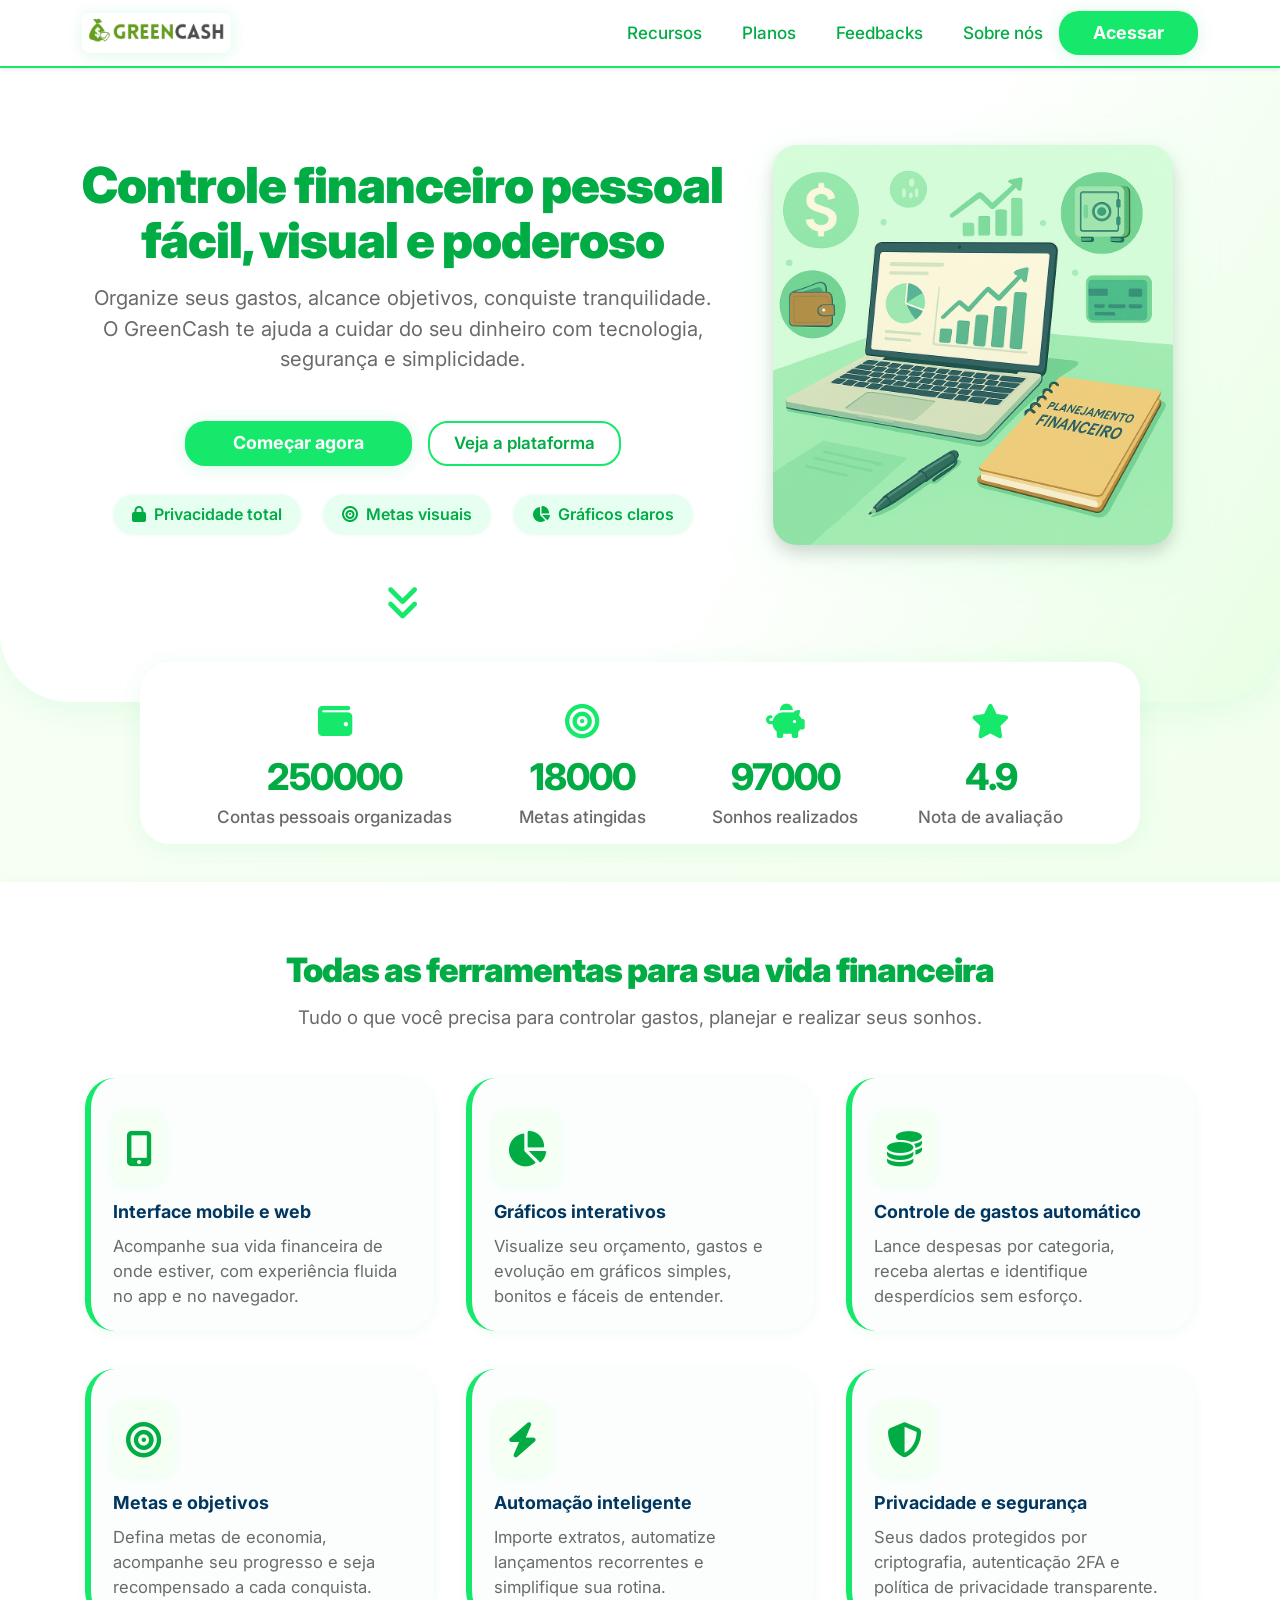
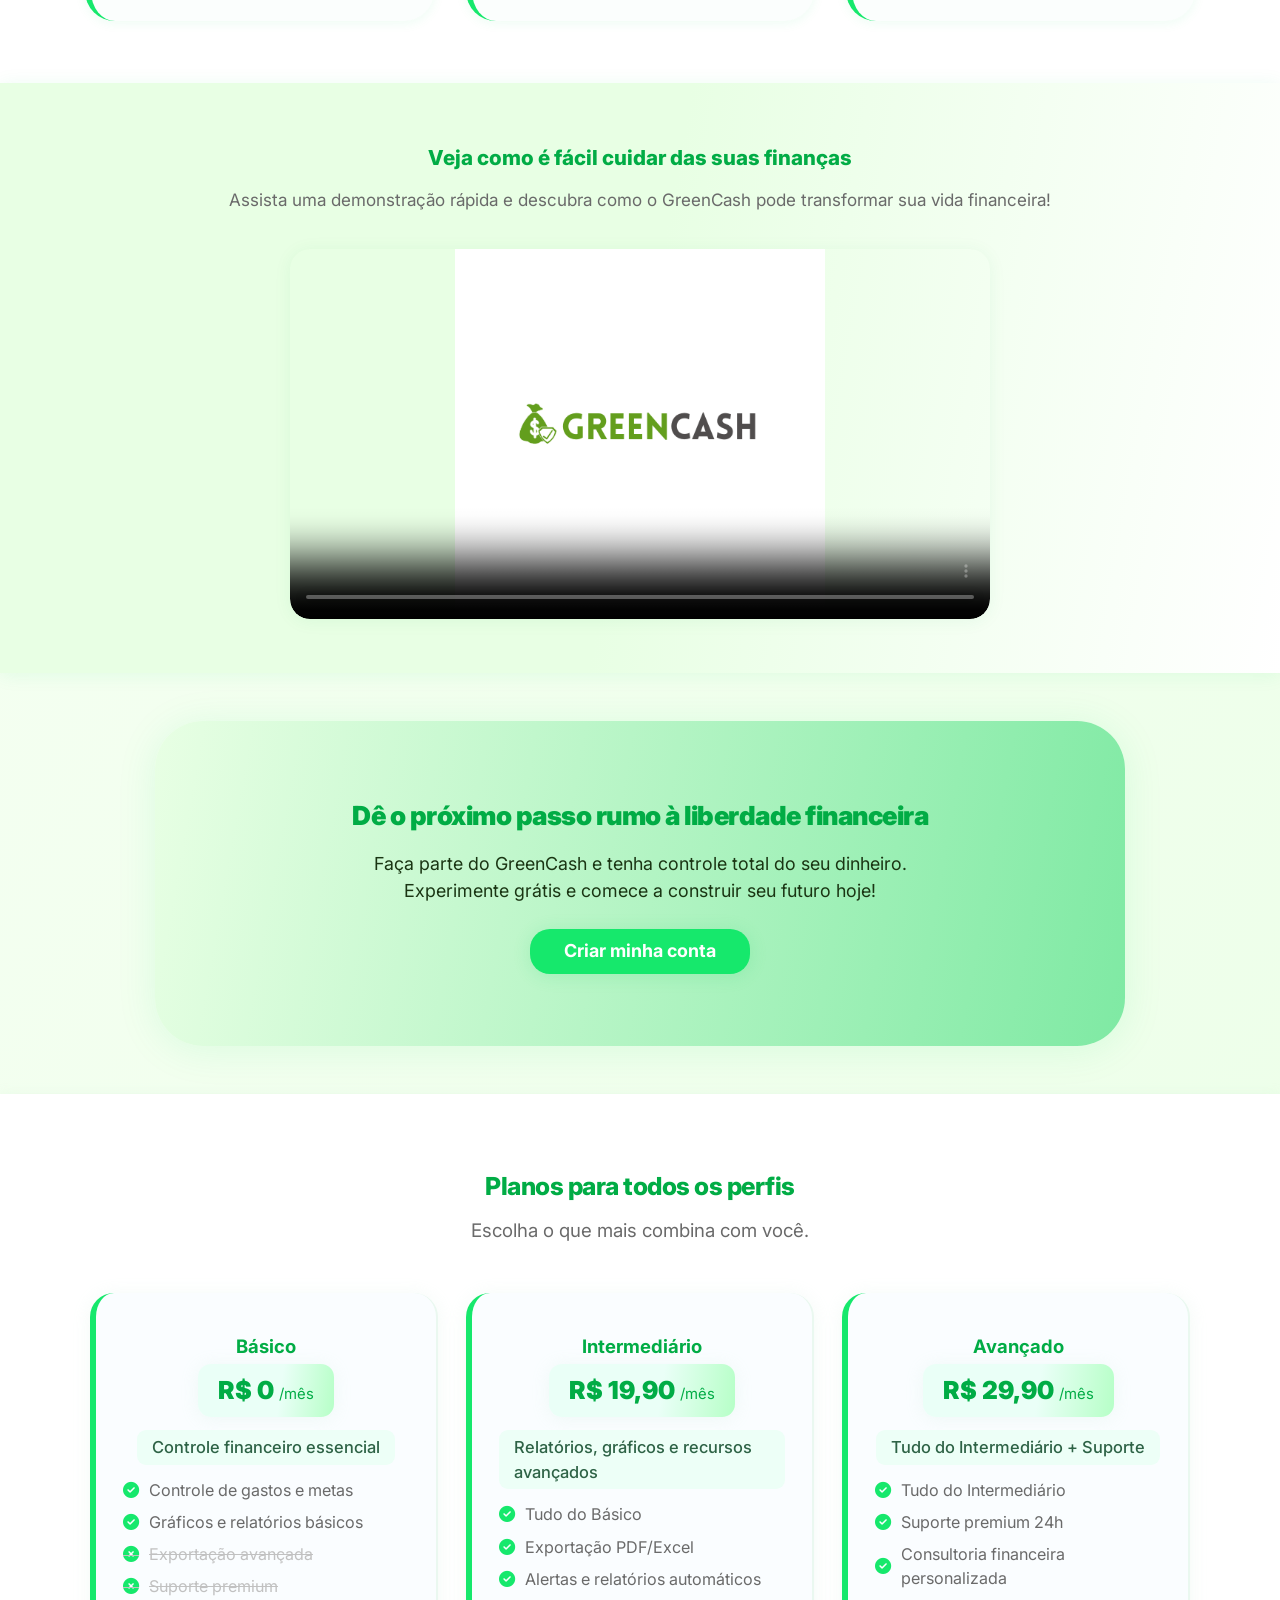
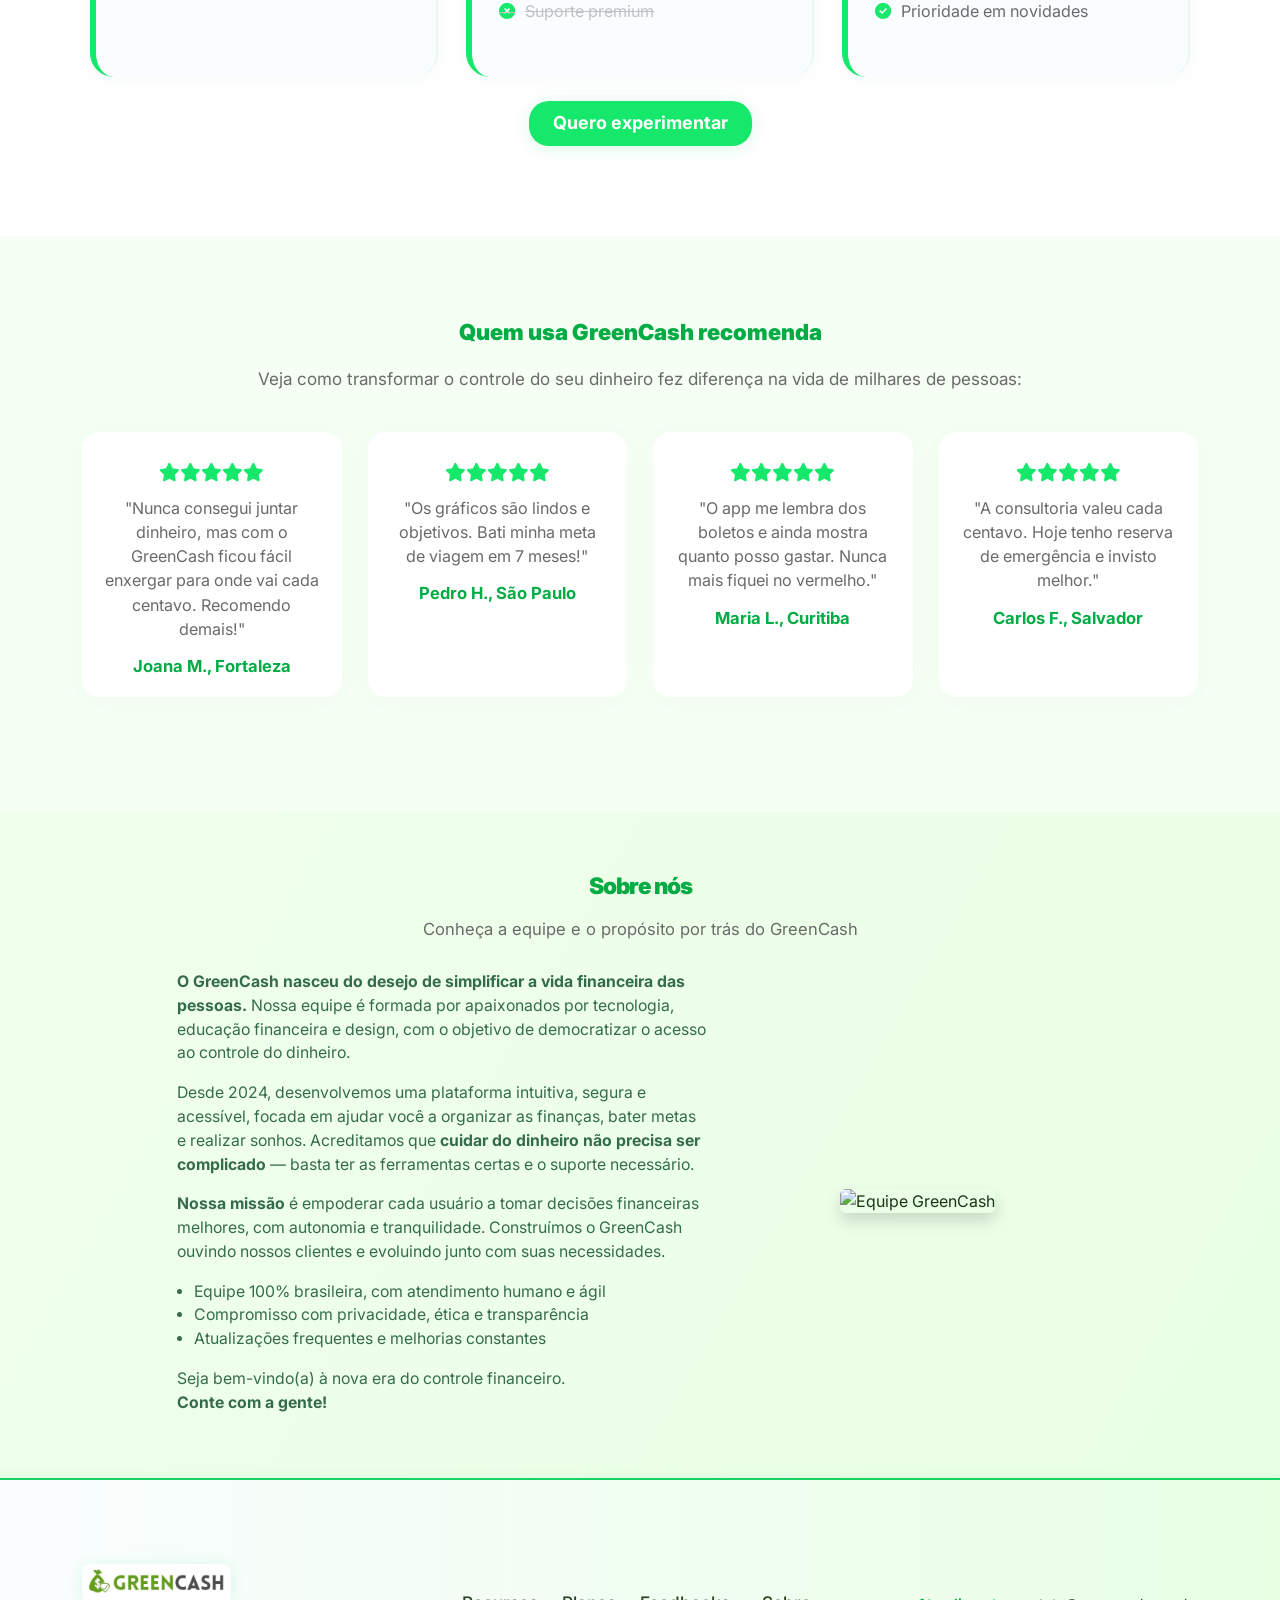
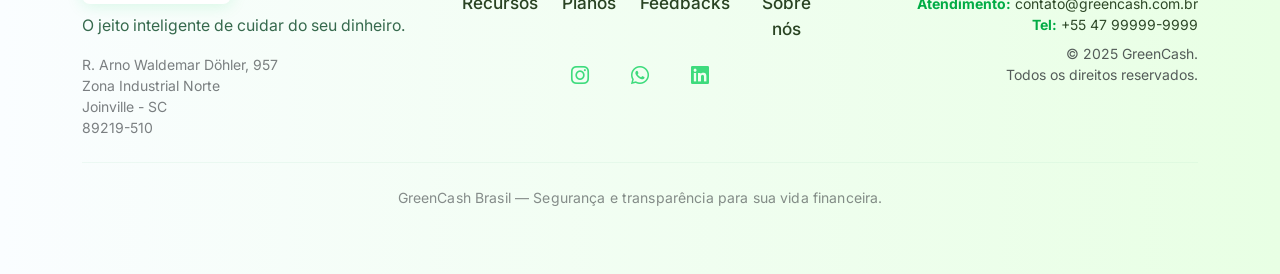
==== SAGreenCash/dashboard/pages/index.html @ 70540e9b "GreenCash GreenCash" ====
<!DOCTYPE html>
<html lang="pt-br">
<head>
  <meta charset="UTF-8"/>
  <meta name="viewport" content="width=device-width,initial-scale=1"/>
  <title>GreenCash | Seu Controle Financeiro Pessoal Inteligente</title>
  <!-- Bootstrap 5 -->
  <link href="https://cdn.jsdelivr.net/npm/bootstrap@5.3.3/dist/css/bootstrap.min.css" rel="stylesheet"/>
  <link href="https://cdnjs.cloudflare.com/ajax/libs/font-awesome/6.5.0/css/all.min.css" rel="stylesheet"/>
  <link href="https://fonts.googleapis.com/css?family=Inter:400,700|Roboto:400,700&display=swap" rel="stylesheet"/>
  <link href="https://cdnjs.cloudflare.com/ajax/libs/animate.css/4.1.1/animate.min.css" rel="stylesheet"/>
  <style>
    :root {
      --main-green: #16e86c;;
      --green-dark: #01ac45;
      --main-blue: #00365f;
      --main-gray: #6a6a6a;
      --radius-lg: 30px;
      --shadow-main: 0 4px 40px rgba(22,212,99,0.10);
      --shadow-light: 0 2px 12px #b6e2c739;
      --bg-gradient: linear-gradient(120deg, #f9fff6 0%, #e8ffe4 100%);
      --text-dark: #1a3513;
      --header-shadow: 0 3px 8px rgba(0,0,0,0.04);
      --brand-gradient: linear-gradient(90deg, #01ac45 0%, #16d463 100%);
    }
    html, body {
      font-family: 'Inter', 'Roboto', Arial, sans-serif;
      background: var(--bg-gradient);
      color: var(--text-dark);
      min-height: 100vh;
      scroll-behavior: smooth;
    }
    .navbar {
      background: #fff;
      box-shadow: var(--header-shadow);
      border-bottom: 2px solid var(--main-green);
      font-size: 1.08rem;
      z-index: 10;
    }
    .navbar-brand {
      font-weight: bold;
      font-size: 2.1rem;
      color: var(--green-dark) !important;
      letter-spacing: -2px;
      display: flex;
      align-items: center;
      gap: 8px;
      background: var(--brand-gradient);
      -webkit-background-clip: text;
      -webkit-text-fill-color: transparent;
      background-clip: text;
      text-fill-color: transparent;
    }
    .navbar-brand img {
      height: 40px;
      margin-right: 8px;
      border-radius: 8px;
      box-shadow: 0 2px 16px #16d46325;
      background: #fff;
    }
    .navbar-nav .nav-link {
      color: var(--green-dark) !important;
      margin-left: 1.5rem;
      font-weight: 500;
      font-size: 1.07rem;
      transition: color .18s;
      position: relative;
    }
    .navbar-nav .nav-link.active, .navbar-nav .nav-link:hover {
      color: var(--main-green) !important;
      text-decoration: underline;
    }
    .btn-main {
      background: var(--main-green);
      color: #fff;
      font-weight: 700;
      border-radius: 20px;
      padding: 9px 34px;
      border: none;
      font-size: 1.12rem;
      transition: background .2s, box-shadow .2s;
      box-shadow: 0 2px 18px #16d46329;
    }
    .btn-main:hover, .btn-main:focus {
      background: var(--green-dark);
      color: #fff;
      box-shadow: 0 4px 32px #16d46332;
    }
    .btn-outline-main {
      border: 2px solid var(--main-green);
      color: var(--green-dark);
      background: transparent;
      font-weight: 600;
      border-radius: 20px;
      padding: 8px 26px;
      font-size: 1.06rem;
      transition: background .2s, color .2s;
    }
    .btn-outline-main:hover, .btn-outline-main:focus {
      background: var(--main-green);
      color: #fff;
    }
    /* HERO */
    .hero-section {
      background: linear-gradient(120deg,#fff 60%,#e8ffe4 100%);
      padding: 90px 0 70px 0;
      box-shadow: var(--shadow-main);
      border-radius: 0 0 70px 70px;
      position: relative;
      z-index: 1;
      overflow: hidden;
    }
    .hero-title {
      font-size: 3.1rem;
      font-weight: 900;
      color: var(--green-dark);
      margin-bottom: 14px;
      letter-spacing: -1px;
      max-width: 820px;
      line-height: 1.1;
    }
    .hero-lead {
      color: var(--main-gray);
      font-size: 1.27rem;
      margin-bottom: 38px;
      max-width: 660px;
      margin-left: auto;
      margin-right: auto;
    }
    .hero-img {
      max-width: 400px;
      width: 100%;
      margin: 0 auto;
      display: block;
      filter: drop-shadow(0 8px 24px #83f3ab23);
      border-radius: 24px;
      background: #fff;
      box-shadow: 0 2px 18px #01ac4512;
    }
    .hero-badges {
      margin-top: 26px;
      gap: 18px;
      display: flex;
      justify-content: center;
      flex-wrap: wrap;
    }
    .hero-badge {
      background: #e6fff1;
      color: var(--green-dark);
      font-weight: 600;
      font-size: 1rem;
      border-radius: 19px;
      padding: 7px 18px;
      margin: 3px;
      box-shadow: 0 1px 4px #d5f9e9;
      display: flex;
      align-items: center;
      gap: 8px;
    }
    .scroll-down-arrow {
      font-size: 2.4rem;
      color: var(--main-green);
      margin-top: 38px;
      animation: bounce 1.8s infinite;
      display: inline-block;
      cursor: pointer;
    }
    @keyframes bounce {
      0%,100%{transform:translateY(0);}
      50%{transform:translateY(16px);}
    }
    /* Analytics/Counter Section */
    .analytics-section {
      background: #fff;
      margin-top: -40px;
      margin-bottom: 38px;
      padding: 34px 0 14px 0;
      border-radius: 30px;
      box-shadow: 0 4px 28px #16d46316;
      max-width: 1000px;
      margin-left: auto;
      margin-right: auto;
      position: relative;
      z-index: 2;
    }
    .analytics-grid {
      display: flex;
      justify-content: center;
      gap: 60px;
      flex-wrap: wrap;
    }
    .analytics-item {
      text-align: center;
      min-width: 140px;
    }
    .analytics-icon {
      font-size: 2.15rem;
      color: var(--main-green);
      margin-bottom: 2px;
    }
    .analytics-number {
      font-size: 2.3rem;
      font-weight: 800;
      color: var(--green-dark);
      letter-spacing: -1px;
    }
    .analytics-label {
      color: var(--main-gray);
      font-size: 1.07rem;
      font-weight: 500;
    }
    /* Features */
    .features-section {
      background: #fff;
      padding: 68px 0 62px 0;
      box-shadow: var(--shadow-light);
    }
    .features-title {
      font-size: 2.1rem;
      font-weight: 900;
      color: var(--green-dark);
      text-align: center;
      margin-bottom: 14px;
      letter-spacing: -1px;
    }
    .features-sub {
      color: var(--main-gray);
      text-align: center;
      margin-bottom: 46px;
      font-size: 1.17rem;
    }
    .features-grid {
      display: grid;
      grid-template-columns: repeat(auto-fit, minmax(295px, 1fr));
      gap: 38px 32px;
      max-width: 1110px;
      margin: 0 auto;
    }
    .feature-card {
      background: #fbfefd;
      border-radius: var(--radius-lg);
      box-shadow: 0 2px 12px rgba(22,212,99,0.08);
      padding: 32px 22px 22px 22px;
      min-height: 210px;
      display: flex;
      flex-direction: column;
      align-items: flex-start;
      transition: box-shadow .22s, transform .22s;
      position: relative;
      border-left: 6px solid var(--main-green);
    }
    .feature-card:hover {
      box-shadow: 0 10px 38px #16d46322;
      transform: translateY(-4px) scale(1.025);
    }
    .feature-icon {
      font-size: 2.2rem;
      color: var(--green-dark);
      background: #f5fff4;
      padding: 13px 13px 8px 13px;
      border-radius: 14px;
      margin-bottom: 15px;
      box-shadow: 0 2px 8px #eafff1;
    }
    .feature-title {
      font-weight: 700;
      color: var(--main-blue);
      font-size: 1.12rem;
      margin-bottom: 8px;
      margin-top: 0;
    }
    .feature-desc {
      color: var(--main-gray);
      font-size: 1.04rem;
      margin-bottom: 0;
    }
    /* Demo Section */
    .demo-section {
      padding: 60px 0 54px 0;
      background: linear-gradient(100deg,#e8ffe4 50%,#fff 100%);
      box-shadow: 0 2px 18px #16d46316;
    }
    .demo-title {
      color: var(--green-dark);
      font-size: 1.29rem;
      font-weight: 800;
      text-align: center;
      margin-bottom: 13px;
    }
    .demo-desc {
      color: var(--main-gray);
      text-align: center;
      margin-bottom: 36px;
      font-size: 1.07rem;
    }
    .demo-video {
      display: flex;
      justify-content: center;
      align-items: center;
      margin: 0 auto;
      max-width: 700px;
      border-radius: 20px;
      box-shadow: 0 2px 18px #01ac4511;
      overflow: hidden;
    }
    /* Newsletter */
    .newsletter-section {
      background: #fff;
      padding: 54px 0 32px 0;
      text-align: center;
      border-radius: 38px;
      box-shadow: 0 2px 18px #16d46316;
      margin: 65px auto 38px auto;
      max-width: 700px;
    }
    .newsletter-title {
      font-size: 1.18rem;
      font-weight: 700;
      color: var(--green-dark);
      margin-bottom: 13px;
    }
    .newsletter-sub {
      color: #4e6484;
      font-size: 1.02rem;
      margin-bottom: 25px;
    }
    .newsletter-form {
      display: flex;
      justify-content: center;
      align-items: center;
      max-width: 420px;
      margin: 0 auto;
      background: #fff;
      border-radius: 22px;
      box-shadow: 0 3px 16px rgba(34,28,6,0.10);
      padding: 4px 8px;
    }
    .newsletter-form input[type="email"] {
      border: none;
      background: none;
      outline: none;
      padding: 12px 18px;
      font-size: 1.08rem;
      flex: 1;
      border-radius: 20px;
      color: #222;
    }
    .newsletter-form button {
      background: var(--main-green);
      color: #fff;
      border: none;
      border-radius: 20px;
      padding: 8px 22px;
      font-weight: bold;
      font-size: 1.04rem;
      margin-left: 8px;
      transition: background .18s;
      box-shadow: 0 3px 12px #00000012;
    }
    .newsletter-form button:hover {
      background: var(--green-dark);
      color: #fff;
    }
    /* CTA Section */
    .cta-section {
      background: linear-gradient(100deg, #e8ffe4 0%, #16d463 200%);
      color: #1a3513;
      padding: 75px 0 72px 0;
      text-align: center;
      border-radius: 48px;
      margin: 70px auto 45px auto;
      box-shadow: var(--shadow-main);
      max-width: 970px;
    }
    .cta-title {
      font-size: 1.64rem;
      font-weight: 900;
      margin-bottom: 13px;
      color: var(--green-dark);
      letter-spacing: -.5px;
    }
    .cta-lead {
      color: #1a3513;
      font-size: 1.12rem;
      margin-bottom: 32px;
    }
    /* Planos */
    .plans-section {
      background: #fff;
      padding: 78px 0 90px 0;
      box-shadow: var(--shadow-light);
    }
    .plans-title {
      color: var(--green-dark);
      font-size: 1.55rem;
      font-weight: 800;
      margin-bottom: 15px;
      text-align: center;
      letter-spacing: -.5px;
    }
    .plans-grid {
      display: flex;
      flex-wrap: wrap;
      gap: 44px 28px;
      justify-content: center;
      max-width: 1100px;
      margin: 0 auto;
    }
    .plan-card {
      background: #fafdff;
      border-radius: 24px;
      box-shadow: 0 2px 18px #b6e2c72a;
      padding: 40px 27px 28px 27px;
      flex:1 1 260px;
      max-width: 355px;
      min-width: 215px;
      border-left: 6px solid var(--main-green);
      border-right: 2px solid #eaf8f0;
      display: flex;
      flex-direction: column;
      align-items: center;
      position:relative;
      transition: box-shadow .21s, transform .21s;
    }
    .plan-card:hover {
      box-shadow: 0 10px 36px #01ac4521;
      transform: translateY(-5px) scale(1.04);
    }
    .plan-name {
      font-weight: 700;
      color: var(--green-dark);
      font-size: 1.16rem;
      margin-bottom: 3px;
    }
    .plan-price {
      font-size: 1.55rem;
      font-weight: 900;
      color: var(--green-dark);
      background: linear-gradient(98deg, #eafff7 60%, #b6ffc7 100%);
      padding: 8px 20px;
      border-radius: 13px;
      margin-bottom: 13px;
      box-shadow: 0 2px 18px #b6e2c72a;
    }
    .plan-desc {
      font-size: 1.03rem;
      font-weight: 500;
      margin-bottom: 13px;
      color: #2e6346;
      background: #edfff7;
      border-radius: 9px;
      padding: 5px 15px;
    }
    .plan-features {
      list-style: none;
      padding: 0;
      margin: 0 0 18px 0;
      color: var(--main-gray);
      font-size: 1.01rem;
      text-align: left;
      width: 100%;
    }
    .plan-features li {
      margin-bottom: 8px;
      display: flex;
      align-items: center;
    }
    .plan-features li i {
      margin-right: 10px;
      color: var(--main-green);
    }
    .plan-feature-disabled {
      color: #c1c1c1;
      text-decoration: line-through;
    }
    /* Feedbacks */
    .feedback-section {
      background: #f6fff4;
      padding: 80px 0 100px 0;
    }
    .feedback-title {
      color: var(--green-dark);
      font-size: 1.38rem;
      font-weight: 900;
      text-align: center;
      margin-bottom: 17px;
    }
    .feedback-sub {
      color: var(--main-gray);
      text-align: center;
      margin-bottom: 40px;
      font-size: 1.07rem;
    }
    .feedback-cards {
      display: flex;
      flex-wrap: wrap;
      gap: 44px 26px;
      justify-content: center;
      max-width: 1150px;
      margin: 0 auto;
    }
    .feedback-card {
      background: #fff;
      border-radius: 17px;
      box-shadow: 0 2px 24px #16d4630d;
      padding: 27px 22px 18px 22px;
      min-width: 250px;
      max-width: 350px;
      flex: 1 1 250px;
      margin-bottom: 15px;
      display: flex;
      flex-direction: column;
      align-items: center;
    }
    .feedback-stars {
      color: var(--main-green);
      margin-bottom: 9px;
      font-size: 1.15rem;
    }
    .feedback-author {
      font-weight: 700;
      color: var(--green-dark);
      margin-top: 13px;
      font-size: 1.04rem;
    }
    .feedback-text {
      color: var(--main-gray);
      font-size: 1.01rem;
      text-align: center;
    }
    /* FOOTER */
    footer {
      background: #fff;
      color: var(--green-dark);
      font-size: 1rem;
      padding: 36px 0 18px 0;
      text-align: center;
      border-top: 1.5px solid #eafff3;
      margin-top: 0;
    }
    .footer-social a {
      color: var(--green-dark);
      margin: 0 13px;
      font-size: 1.34rem;
      transition: color 0.2s;
    }
    .footer-social a:hover { color: #0e1e18; }
    /* Responsivo */
    @media (max-width: 991px) {
      .hero-title { font-size: 2.05rem; }
      .features-title, .plans-title, .feedback-title { font-size: 1.16rem; }
      .features-grid, .feedback-cards { gap: 22px 0; }
    }
    @media (max-width: 768px) {
      .hero-section { padding: 36px 0 18px 0; border-radius: 0 0 32px 32px;}
      .features-section, .plans-section, .cta-section, .feedback-section { padding: 18px 0 18px 0;}
      .features-grid, .feedback-cards { gap: 13px 0;}
      .plan-card { min-width: 100%; }
      .plan-card { padding: 18px 7px 13px 7px; }
      .analytics-section { max-width: 96vw; }
      .newsletter-section, .cta-section { padding: 18px 0 12px 0; }
    }
    .gc-logo-navbar {
  height: 54px;        /* aumente aqui para o tamanho desejado */
  width: auto;
  max-width: 180px;    /* limite máximo opcional, ajuste se necessário */
  object-fit: contain;
  display: inline-block;
  border-radius: 8px;
  box-shadow: 0 2px 16px #16d46325;
  background: #fff;
  vertical-align: middle;
  margin-right: 0;
}
.hero-img-up {
  margin-top: -100px; /* ajuste o valor para subir mais ou menos */
}
@media (max-width: 991px) {
  .hero-img-up { margin-top: -18px; }
}
</style>
  </style>
</head>
<body>
  <!-- Navbar -->
  <nav class="navbar navbar-expand-lg navbar-light shadow-sm">
    <div class="container">
      <a class="navbar-brand" href="#">
        <img src="logo.png" alt="GreenCash logo" class="gc-logo-navbar">
      </a>
      <button class="navbar-toggler" type="button" data-bs-toggle="collapse" data-bs-target="#navbarNav">
        <span class="navbar-toggler-icon"></span>
      </button>
      <div class="collapse navbar-collapse" id="navbarNav">
        <ul class="navbar-nav ms-auto align-items-center">
          <li class="nav-item"><a class="nav-link" href="#features">Recursos</a></li>
          <li class="nav-item"><a class="nav-link" href="#plans">Planos</a></li>
          <li class="nav-item"><a class="nav-link" href="#feedbacks">Feedbacks</a></li>
          <li class="nav-item"><a class="nav-link" href="#about">Sobre nós</a></li>

          <li class="nav-item ms-2">
            <a href="login.php" class="btn btn-main">Acessar</a>
          </li>
        </ul>
      </div>
    </div>
  </nav>

  <!-- Hero Section -->
  <section class="hero-section d-flex flex-column align-items-center text-center">
    <div class="container">
      <div class="row align-items-center">
        <div class="col-lg-7 order-2 order-lg-1 animate__animated animate__fadeInLeft">
          <h1 class="hero-title mb-3">Controle financeiro pessoal fácil, visual e poderoso</h1>
          <div class="hero-lead">
            Organize seus gastos, alcance objetivos, conquiste tranquilidade.<br>
            O GreenCash te ajuda a cuidar do seu dinheiro com tecnologia, segurança e simplicidade.
          </div>
          <div class="d-flex flex-wrap justify-content-center gap-2 mb-2">
            <a href="login.php" class="btn btn-main btn-lg px-5 mt-2 me-2">Começar agora</a>
            <a href="#demo" class="btn btn-outline-main btn-lg px-4 mt-2">Veja a plataforma</a>
          </div>
          <div class="hero-badges">
            <span class="hero-badge"><i class="fas fa-lock"></i> Privacidade total</span>
            <span class="hero-badge"><i class="fas fa-bullseye"></i> Metas visuais</span>
            <span class="hero-badge"><i class="fas fa-chart-pie"></i> Gráficos claros</span>
          </div>
          <div class="scroll-down-arrow" onclick="document.getElementById('features').scrollIntoView({behavior:'smooth'});">
            <i class="fas fa-angle-double-down"></i>
          </div>
        </div>
        <div class="col-lg-5 order-1 order-lg-2 mb-4 mb-lg-0 animate__animated animate__fadeInRight">
          <img src="controle finaceiro.png"
               alt="Dashboard financeiro pessoal GreenCash" class="hero-img shadow hero-img-up"/>
        </div>
      </div>
    </div>
  </section>

  <!-- Analytics Section (Counters) -->
  <section class="analytics-section">
    <div class="container">
      <div class="analytics-grid">
        <div class="analytics-item">
          <div class="analytics-icon"><i class="fas fa-wallet"></i></div>
          <div class="analytics-number counter" data-target="250000">0</div>
          <div class="analytics-label">Contas pessoais organizadas</div>
        </div>
        <div class="analytics-item">
          <div class="analytics-icon"><i class="fas fa-bullseye"></i></div>
          <div class="analytics-number counter" data-target="18000">0</div>
          <div class="analytics-label">Metas atingidas</div>
        </div>
        <div class="analytics-item">
          <div class="analytics-icon"><i class="fas fa-piggy-bank"></i></div>
          <div class="analytics-number counter" data-target="97000">0</div>
          <div class="analytics-label">Sonhos realizados</div>
        </div>
        <div class="analytics-item">
          <div class="analytics-icon"><i class="fas fa-star"></i></div>
          <div class="analytics-number counter" data-target="4.9" data-decimal="true">0</div>
          <div class="analytics-label">Nota de avaliação</div>
        </div>
      </div>
    </div>
  </section>

  <!-- Features -->
  <section class="features-section" id="features">
    <div class="container">
      <h2 class="features-title">Todas as ferramentas para sua vida financeira</h2>
      <div class="features-sub">Tudo o que você precisa para controlar gastos, planejar e realizar seus sonhos.</div>
      <div class="features-grid">
        <div class="feature-card">
          <span class="feature-icon"><i class="fas fa-mobile-alt"></i></span>
          <div class="feature-title">Interface mobile e web</div>
          <div class="feature-desc">Acompanhe sua vida financeira de onde estiver, com experiência fluida no app e no navegador.</div>
        </div>
        <div class="feature-card">
          <span class="feature-icon"><i class="fas fa-pie-chart"></i></span>
          <div class="feature-title">Gráficos interativos</div>
          <div class="feature-desc">Visualize seu orçamento, gastos e evolução em gráficos simples, bonitos e fáceis de entender.</div>
        </div>
        <div class="feature-card">
          <span class="feature-icon"><i class="fas fa-coins"></i></span>
          <div class="feature-title">Controle de gastos automático</div>
          <div class="feature-desc">Lance despesas por categoria, receba alertas e identifique desperdícios sem esforço.</div>
        </div>
        <div class="feature-card">
          <span class="feature-icon"><i class="fas fa-bullseye"></i></span>
          <div class="feature-title">Metas e objetivos</div>
          <div class="feature-desc">Defina metas de economia, acompanhe seu progresso e seja recompensado a cada conquista.</div>
        </div>
        <div class="feature-card">
          <span class="feature-icon"><i class="fas fa-bolt"></i></span>
          <div class="feature-title">Automação inteligente</div>
          <div class="feature-desc">Importe extratos, automatize lançamentos recorrentes e simplifique sua rotina.</div>
        </div>
        <div class="feature-card">
          <span class="feature-icon"><i class="fas fa-shield-alt"></i></span>
          <div class="feature-title">Privacidade e segurança</div>
          <div class="feature-desc">Seus dados protegidos por criptografia, autenticação 2FA e política de privacidade transparente.</div>
        </div>
      </div>
    </div>
  </section>

  <!-- Demo Section -->
  <section class="demo-section" id="demo">
    <div class="container">
      <div class="demo-title">Veja como é fácil cuidar das suas finanças</div>
      <div class="demo-desc">Assista uma demonstração rápida e descubra como o GreenCash pode transformar sua vida financeira!</div>
      <div class="demo-video">
        <video width="100%" height="370" controls poster="unnamed.png" style="border-radius:20px;box-shadow:0 2px 18px #01ac4511;display:block;">
          <source src="Com a GreenCash Você.mp4" type="video/mp4">
          Seu navegador não suporta o elemento de vídeo.
        </video>
      </div>
    </div>
  </section>

  <!-- CTA Section -->
  <section class="cta-section my-5">
    <div class="container">
      <div class="cta-title mb-3">Dê o próximo passo rumo à liberdade financeira</div>
      <div class="cta-lead mb-4">
        Faça parte do GreenCash e tenha controle total do seu dinheiro.<br>
        Experimente grátis e comece a construir seu futuro hoje!
      </div>
      <a href="login.php" class="btn btn-main btn-lg">Criar minha conta</a>
    </div>
  </section>

        <!-- Planos -->
<section class="plans-section" id="plans">
  <div class="container">
    <h2 class="plans-title">Planos para todos os perfis</h2>
    <div class="features-sub mb-5">Escolha o que mais combina com você.</div>
    <div class="plans-grid">
      <!-- Plano Básico -->
      <div class="plan-card animate__animated animate__fadeInUp">
        <div class="plan-name">Básico</div>
        <div class="plan-price">R$ 0 <span style="font-size:.93rem; font-weight: 400;">/mês</span></div>
        <div class="plan-desc">Controle financeiro essencial</div>
        <ul class="plan-features">
          <li><i class="fas fa-check-circle"></i>Controle de gastos e metas</li>
          <li><i class="fas fa-check-circle"></i>Gráficos e relatórios básicos</li>
          <li class="plan-feature-disabled"><i class="fas fa-times-circle"></i>Exportação avançada</li>
          <li class="plan-feature-disabled"><i class="fas fa-times-circle"></i>Suporte premium</li>
        </ul>
      </div>
      <!-- Plano Intermediário -->
      <div class="plan-card animate__animated animate__fadeInUp animate__delay-1s">
        <div class="plan-name">Intermediário</div>
        <div class="plan-price">R$ 19,90 <span style="font-size:.93rem; font-weight: 400;">/mês</span></div>
        <div class="plan-desc">Relatórios, gráficos e recursos avançados</div>
        <ul class="plan-features">
          <li><i class="fas fa-check-circle"></i>Tudo do Básico</li>
          <li><i class="fas fa-check-circle"></i>Exportação PDF/Excel</li>
          <li><i class="fas fa-check-circle"></i>Alertas e relatórios automáticos</li>
          <li class="plan-feature-disabled"><i class="fas fa-times-circle"></i>Suporte premium</li>
        </ul>
      </div>
      <!-- Plano Avançado -->
      <div class="plan-card animate__animated animate__fadeInUp animate__delay-2s">
        <div class="plan-name">Avançado</div>
        <div class="plan-price">R$ 29,90 <span style="font-size:.93rem; font-weight: 400;">/mês</span></div>
        <div class="plan-desc">Tudo do Intermediário + Suporte</div>
        <ul class="plan-features">
          <li><i class="fas fa-check-circle"></i>Tudo do Intermediário</li>
          <li><i class="fas fa-check-circle"></i>Suporte premium 24h</li>
          <li><i class="fas fa-check-circle"></i>Consultoria financeira personalizada</li>
          <li><i class="fas fa-check-circle"></i>Prioridade em novidades</li>
        </ul>
      </div>
    </div>
    <div class="text-center mt-4">
      <a href="login.php" class="btn btn-main btn-lg px-4">Quero experimentar</a>
    </div>
  </div>
</section>

  <!-- Feedbacks -->
  <section class="feedback-section" id="feedbacks">
    <div class="container">
      <div class="feedback-title">Quem usa GreenCash recomenda</div>
      <div class="feedback-sub">Veja como transformar o controle do seu dinheiro fez diferença na vida de milhares de pessoas:</div>
      <div class="feedback-cards">
        <div class="feedback-card">
          <div class="feedback-stars">
            <i class="fas fa-star"></i><i class="fas fa-star"></i><i class="fas fa-star"></i><i class="fas fa-star"></i><i class="fas fa-star"></i>
          </div>
          <div class="feedback-text">
            "Nunca consegui juntar dinheiro, mas com o GreenCash ficou fácil enxergar para onde vai cada centavo. Recomendo demais!"
          </div>
          <div class="feedback-author">Joana M., Fortaleza</div>
        </div>
        <div class="feedback-card">
          <div class="feedback-stars">
            <i class="fas fa-star"></i><i class="fas fa-star"></i><i class="fas fa-star"></i><i class="fas fa-star"></i><i class="fas fa-star"></i>
          </div>
          <div class="feedback-text">
            "Os gráficos são lindos e objetivos. Bati minha meta de viagem em 7 meses!"
          </div>
          <div class="feedback-author">Pedro H., São Paulo</div>
        </div>
        <div class="feedback-card">
          <div class="feedback-stars">
            <i class="fas fa-star"></i><i class="fas fa-star"></i><i class="fas fa-star"></i><i class="fas fa-star"></i><i class="fas fa-star"></i>
          </div>
          <div class="feedback-text">
            "O app me lembra dos boletos e ainda mostra quanto posso gastar. Nunca mais fiquei no vermelho."
          </div>
          <div class="feedback-author">Maria L., Curitiba</div>
        </div>
        <div class="feedback-card">
          <div class="feedback-stars">
            <i class="fas fa-star"></i><i class="fas fa-star"></i><i class="fas fa-star"></i><i class="fas fa-star"></i><i class="fas fa-star"></i>
          </div>
          <div class="feedback-text">
            "A consultoria valeu cada centavo. Hoje tenho reserva de emergência e invisto melhor."
          </div>
          <div class="feedback-author">Carlos F., Salvador</div>
        </div>
      </div>
    </div>
  </section>
  <section id="about" class="about-section">
  <div class="container">
    <h2 class="features-title" style="margin-bottom:18px;">Sobre nós</h2>
    <div class="features-sub" style="margin-bottom:28px;">Conheça a equipe e o propósito por trás do GreenCash</div>
    <div class="row align-items-center">
      <div class="col-lg-7 mb-4 mb-lg-0">
        <div style="font-size:1.01rem; color:#356b4d;">
          <p>
            <strong>O GreenCash nasceu do desejo de simplificar a vida financeira das pessoas.</strong> Nossa equipe é formada por apaixonados por tecnologia, educação financeira e design, com o objetivo de democratizar o acesso ao controle do dinheiro.
          </p>
          <p>
            Desde 2024, desenvolvemos uma plataforma intuitiva, segura e acessível, focada em ajudar você a organizar as finanças, bater metas e realizar sonhos. Acreditamos que <b>cuidar do dinheiro não precisa ser complicado</b> — basta ter as ferramentas certas e o suporte necessário.
          </p>
          <p>
            <b>Nossa missão</b> é empoderar cada usuário a tomar decisões financeiras melhores, com autonomia e tranquilidade. Construímos o GreenCash ouvindo nossos clientes e evoluindo junto com suas necessidades.
          </p>
          <ul style="margin-left:0; padding-left:1.1em;">
            <li>Equipe 100% brasileira, com atendimento humano e ágil</li>
            <li>Compromisso com privacidade, ética e transparência</li>
            <li>Atualizações frequentes e melhorias constantes</li>
          </ul>
          <p>
            Seja bem-vindo(a) à nova era do controle financeiro.<br>
            <strong>Conte com a gente!</strong>
          </p>
        </div>
      </div>
      <div class="col-lg-5 text-center">
        <img src="equipe-greencash.jpg" alt="Equipe GreenCash" class="img-fluid rounded shadow" style="max-width:260px;">
      </div>
    </div>
  </div>
  <style>
    .about-section {
      padding: 32px 0 20px 0;
      margin: 28px auto 28px auto;
      max-width: 950px;
      border-radius: 20px;
      background: none !important;
      box-shadow: none !important;
    }
    .about-section .features-title { font-size:1.42rem;margin-bottom:10px;}
    .about-section .features-sub { font-size:1.04rem; margin-bottom:18px;}
    .about-section p, .about-section ul { font-size:0.99rem;}
    @media (max-width: 991px) {
      .about-section { padding: 18px 0 12px 0; }
      .about-section .row { flex-direction: column-reverse; }
      .about-section img { margin-bottom: 18px; }
    }
  </style>
</section>
  <!-- Scripts -->
  <script src="https://cdn.jsdelivr.net/npm/bootstrap@5.3.3/dist/js/bootstrap.bundle.min.js"></script>
  <script>
    // Animated counters
    function animateCounter(el, target, duration, prefix = '', suffix = '', decimal = false, currency = false) {
      let start = 0;
      let startTime = null;
      function animateStep(timestamp) {
        if (!startTime) startTime = timestamp;
        const progress = Math.min((timestamp - startTime) / duration, 1);
        let value = Math.floor(progress * (target - start) + start);
        if (decimal) value = (progress * (target - start) + start).toFixed(1);
        if (currency) {
          let val = Math.floor(progress * (target - start) + start);
          value = 'R$ ' + val.toLocaleString('pt-BR') + '+';
        }
        el.textContent = prefix + value + suffix;
        if (progress < 1) {
          requestAnimationFrame(animateStep);
        } else {
          if (currency) el.textContent = 'R$ ' + target.toLocaleString('pt-BR') + '+';
          if (decimal) el.textContent = target.toFixed(1);
        }
      }
      requestAnimationFrame(animateStep);
    }
    window.addEventListener('DOMContentLoaded', function() {
      document.querySelectorAll('.counter').forEach(function(el) {
        const target = parseFloat(el.getAttribute('data-target'));
        const decimal = el.hasAttribute('data-decimal');
        const currency = el.hasAttribute('data-currency');
        animateCounter(el, target, 1500, '', '', decimal, currency);
      });
    });
    // Smooth scroll for all anchor links
    document.querySelectorAll('a[href^="#"]').forEach(anchor => {
      anchor.addEventListener('click', function (e) {
        const href = this.getAttribute('href');
        if(href.length > 1 && document.querySelector(href)) {
          e.preventDefault();
          document.querySelector(href).scrollIntoView({ behavior: 'smooth' });
        }
      });
    });
  </script>
</body>
</html>
  <footer class="footer-modern-aligned">
    <div class="container py-5">
      <div class="row g-4 align-items-center justify-content-between">
        <!-- Logo & Missão -->
        <div class="col-12 col-md-4 text-center text-md-start">
          <a class="navbar-brand" href="#">
            <img src="logo.png" alt="GreenCash logo" class="gc-logo-navbar">
          </a>
          <p class="footer-desc" style="margin-left: 0; margin-top: 10px; color: #2e6346;">
            O jeito inteligente de cuidar do seu dinheiro.
          </p>
          <address class="footer-address mb-0 small text-muted" style="font-style:normal;">
            R. Arno Waldemar Döhler, 957<br>
            Zona Industrial Norte<br>
            Joinville - SC<br>
            89219-510
          </address>
        </div>
        <!-- Navegação Central -->
        <div class="col-12 col-md-4 text-center my-2">
          <nav class="footer-links d-flex justify-content-center gap-4 mb-3">
            <a href="#features">Recursos</a>
            <a href="#plans">Planos</a>
            <a href="#feedbacks">Feedbacks</a>
            <a href="#about">Sobre nós</a>
          </nav>
          <div class="footer-social mt-3 d-flex justify-content-center gap-3">
            <a href="#" aria-label="Instagram"><i class="fab fa-instagram"></i></a>
            <a href="#" aria-label="WhatsApp"><i class="fab fa-whatsapp"></i></a>
            <a href="#" aria-label="LinkedIn"><i class="fab fa-linkedin"></i></a>
          </div>
        </div>
        <!-- Contato & Direitos -->
        <div class="col-12 col-md-4 text-center text-md-end mt-3 mt-md-0">
          <div class="small mb-2">
            <span class="fw-bold">Atendimento:</span> <a href="mailto:contato@greencash.com.br" class="footer-contact">contato@greencash.com.br</a><br>
            <span class="fw-bold">Tel:</span> <a href="tel:+5511999999999" class="footer-contact">+55 47 99999-9999</a>
          </div>
          <div class="small text-muted mt-2">
            © 2025 GreenCash.<br>Todos os direitos reservados.
          </div>
        </div>
      </div>
      <hr class="footer-hr my-4">
      <div class="row">
        <div class="col-12 text-center small footer-mini-copy text-muted">
          GreenCash Brasil — Segurança e transparência para sua vida financeira.
        </div>
      </div>
    </div>
    <style>
      .footer-modern-aligned {
        background: linear-gradient(90deg, #fafdff 0%, #e8ffe4 100%);
        border-top: 2px solid #16d463;
        font-size: 1rem;
        box-shadow: 0 -2px 10px #16d46311;
        letter-spacing: 0;
      }
      .footer-logo img {
        vertical-align: middle;
        box-shadow: 0 2px 12px #16d46318;
      }
      .footer-desc {
        color: #2e6346;
        opacity: .96;
        font-size: .99rem;
      }
      .footer-address {
        color: #356b4d;
        opacity: .78;
        margin-top: 7px;
        margin-bottom: 0;
      }
      .footer-links a {
        color: #1a3513;
        text-decoration: none;
        font-size: 1.08rem;
        font-weight: 500;
        opacity: .93;
        transition: color 0.16s, opacity 0.13s;
        position: relative;
        padding: 2px 0;
      }
      .footer-links a:hover {
        color: #16d463;
        opacity: 1;
        text-decoration: underline;
      }
      .footer-social a {
        color: #16d463;
        font-size: 1.3rem;
        transition: color 0.19s, transform 0.18s;
        opacity: .82;
        display: inline-block;
      }
      .footer-social a:hover {
        color: #01ac45;
        transform: scale(1.12);
        opacity: 1;
      }
      .footer-contact {
        color: #1a3513;
        text-decoration: none;
        opacity: .9;
        transition: color .18s;
      }
      .footer-contact:hover {
        color: #16d463;
        text-decoration: underline;
        opacity: 1;
      }
      .footer-hr {
        border: none;
        border-top: 1px solid #b6e2c7;
        opacity: .19;
        margin: 18px 0 12px 0;
      }
      .footer-mini-copy {
        opacity: .7;
        letter-spacing: 0.01em;
        margin-bottom: 0;
      }
      @media (max-width: 991px) {
        .footer-modern-aligned .row > div { text-align: center !important; }
      }
      @media (max-width: 575px) {
        .footer-logo {justify-content: center;}
        .footer-desc {margin-left:0;margin-right:0;}
        .footer-links {flex-direction: column !important; gap: 8px !important;}
        .footer-social {gap: 14px !important;}
      }
    </style>
  </footer>
  

  <!-- Scripts -->
  <script src="https://cdn.jsdelivr.net/npm/bootstrap@5.3.3/dist/js/bootstrap.bundle.min.js"></script>
  <script>
    // Animated counters
    function animateCounter(el, target, duration, prefix = '', suffix = '', decimal = false, currency = false) {
      let start = 0;
      let startTime = null;
      function animateStep(timestamp) {
        if (!startTime) startTime = timestamp;
        const progress = Math.min((timestamp - startTime) / duration, 1);
        let value = Math.floor(progress * (target - start) + start);
        if (decimal) value = (progress * (target - start) + start).toFixed(1);
        if (currency) {
          let val = Math.floor(progress * (target - start) + start);
          value = 'R$ ' + val.toLocaleString('pt-BR') + '+';
        }
        el.textContent = prefix + value + suffix;
        if (progress < 1) {
          requestAnimationFrame(animateStep);
        } else {
          if (currency) el.textContent = 'R$ ' + target.toLocaleString('pt-BR') + '+';
          if (decimal) el.textContent = target.toFixed(1);
        }
      }
      requestAnimationFrame(animateStep);
    }
    window.addEventListener('DOMContentLoaded', function() {
      document.querySelectorAll('.counter').forEach(function(el) {
        const target = parseFloat(el.getAttribute('data-target'));
        const decimal = el.hasAttribute('data-decimal');
        const currency = el.hasAttribute('data-currency');
        animateCounter(el, target, 1500, '', '', decimal, currency);
      });
    });
    // Smooth scroll for all anchor links
    document.querySelectorAll('a[href^="#"]').forEach(anchor => {
      anchor.addEventListener('click', function (e) {
        const href = this.getAttribute('href');
        if(href.length > 1 && document.querySelector(href)) {
          e.preventDefault();
          document.querySelector(href).scrollIntoView({ behavior: 'smooth' });
        }
      });
    });
  </script>
</body>
</html>
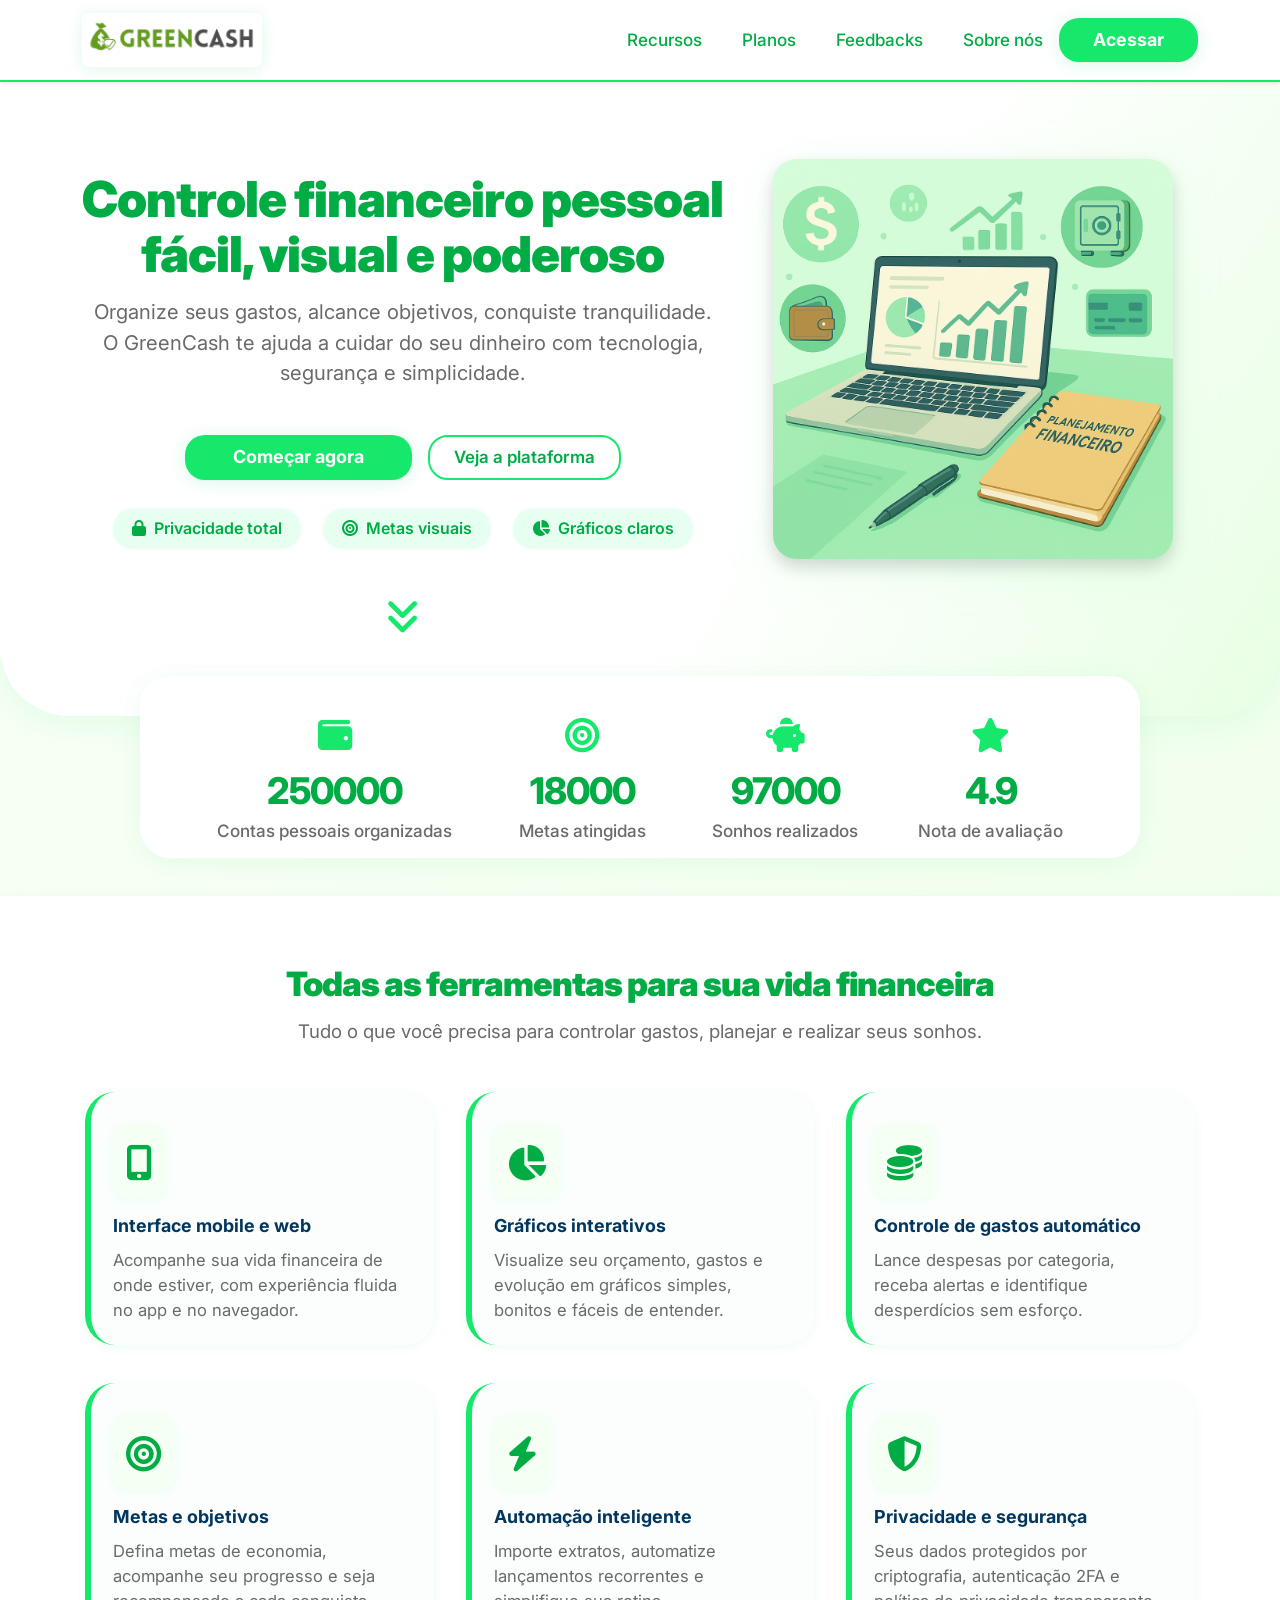
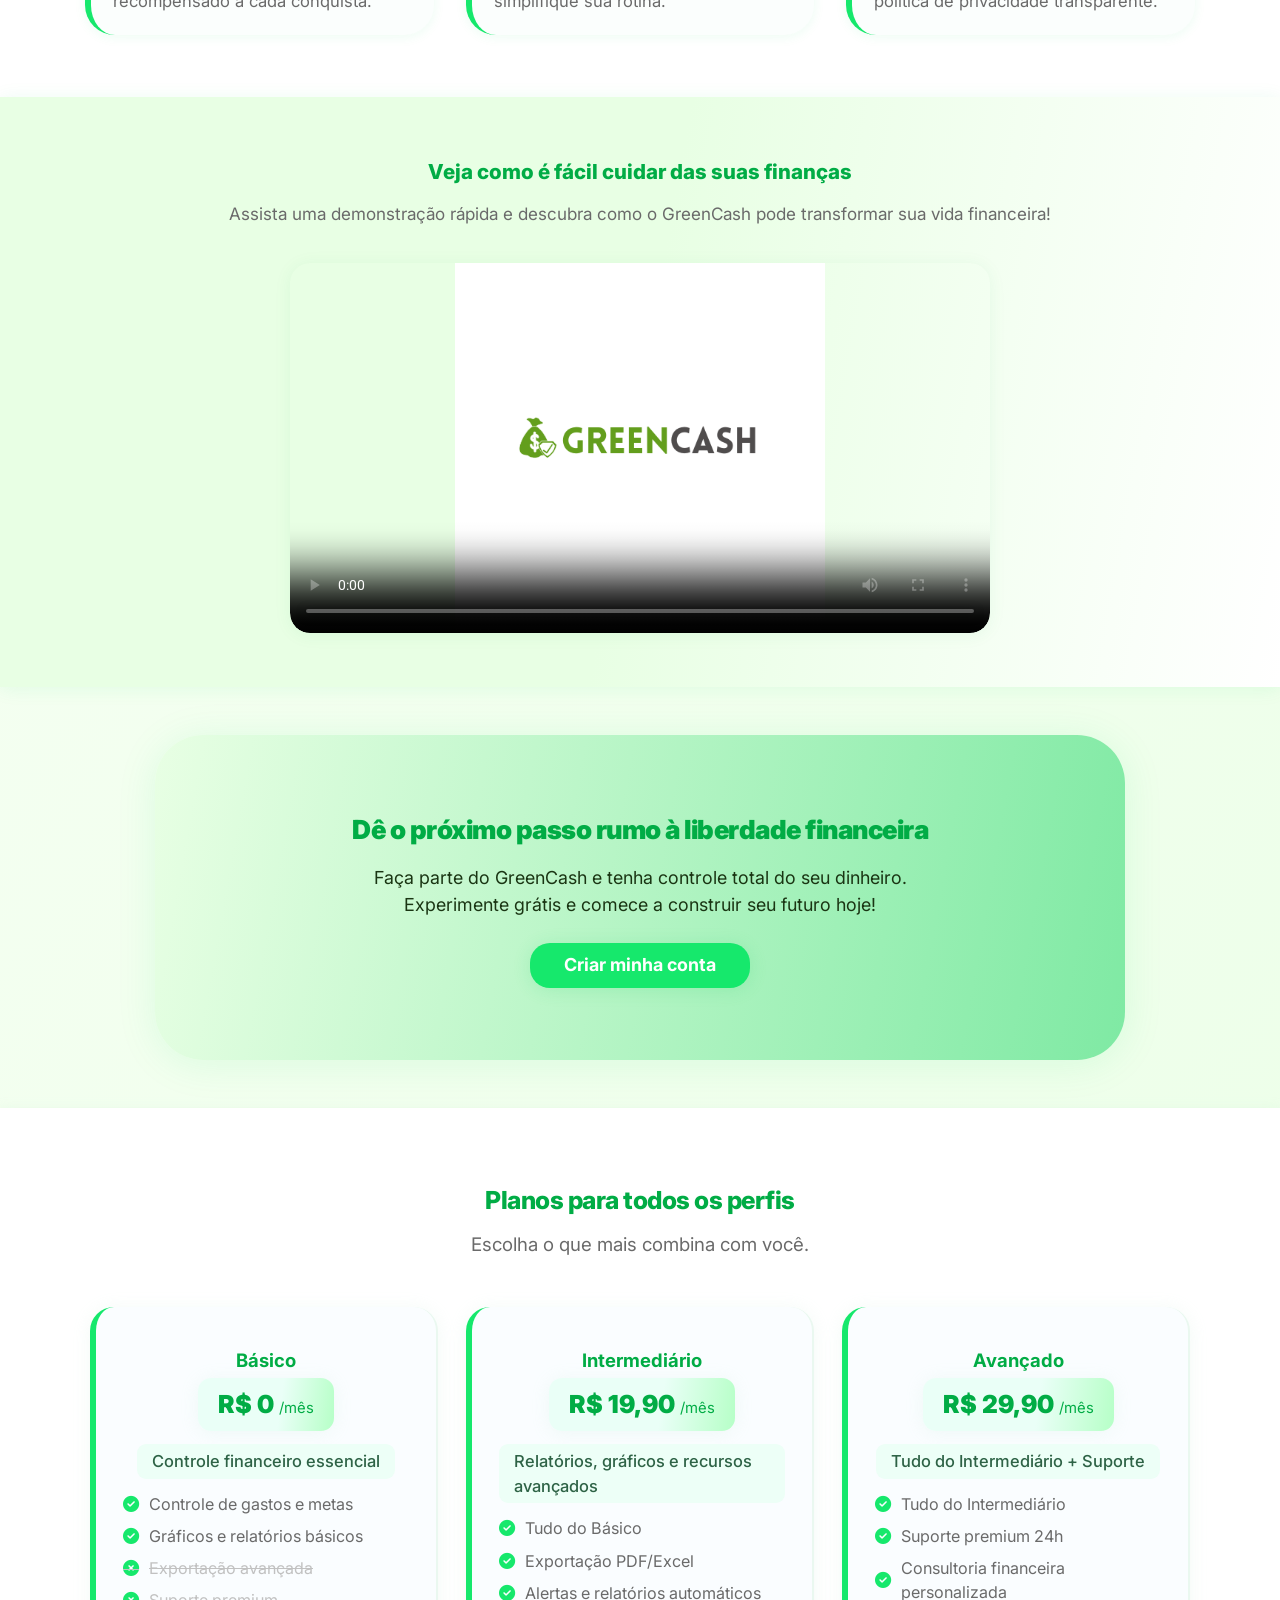
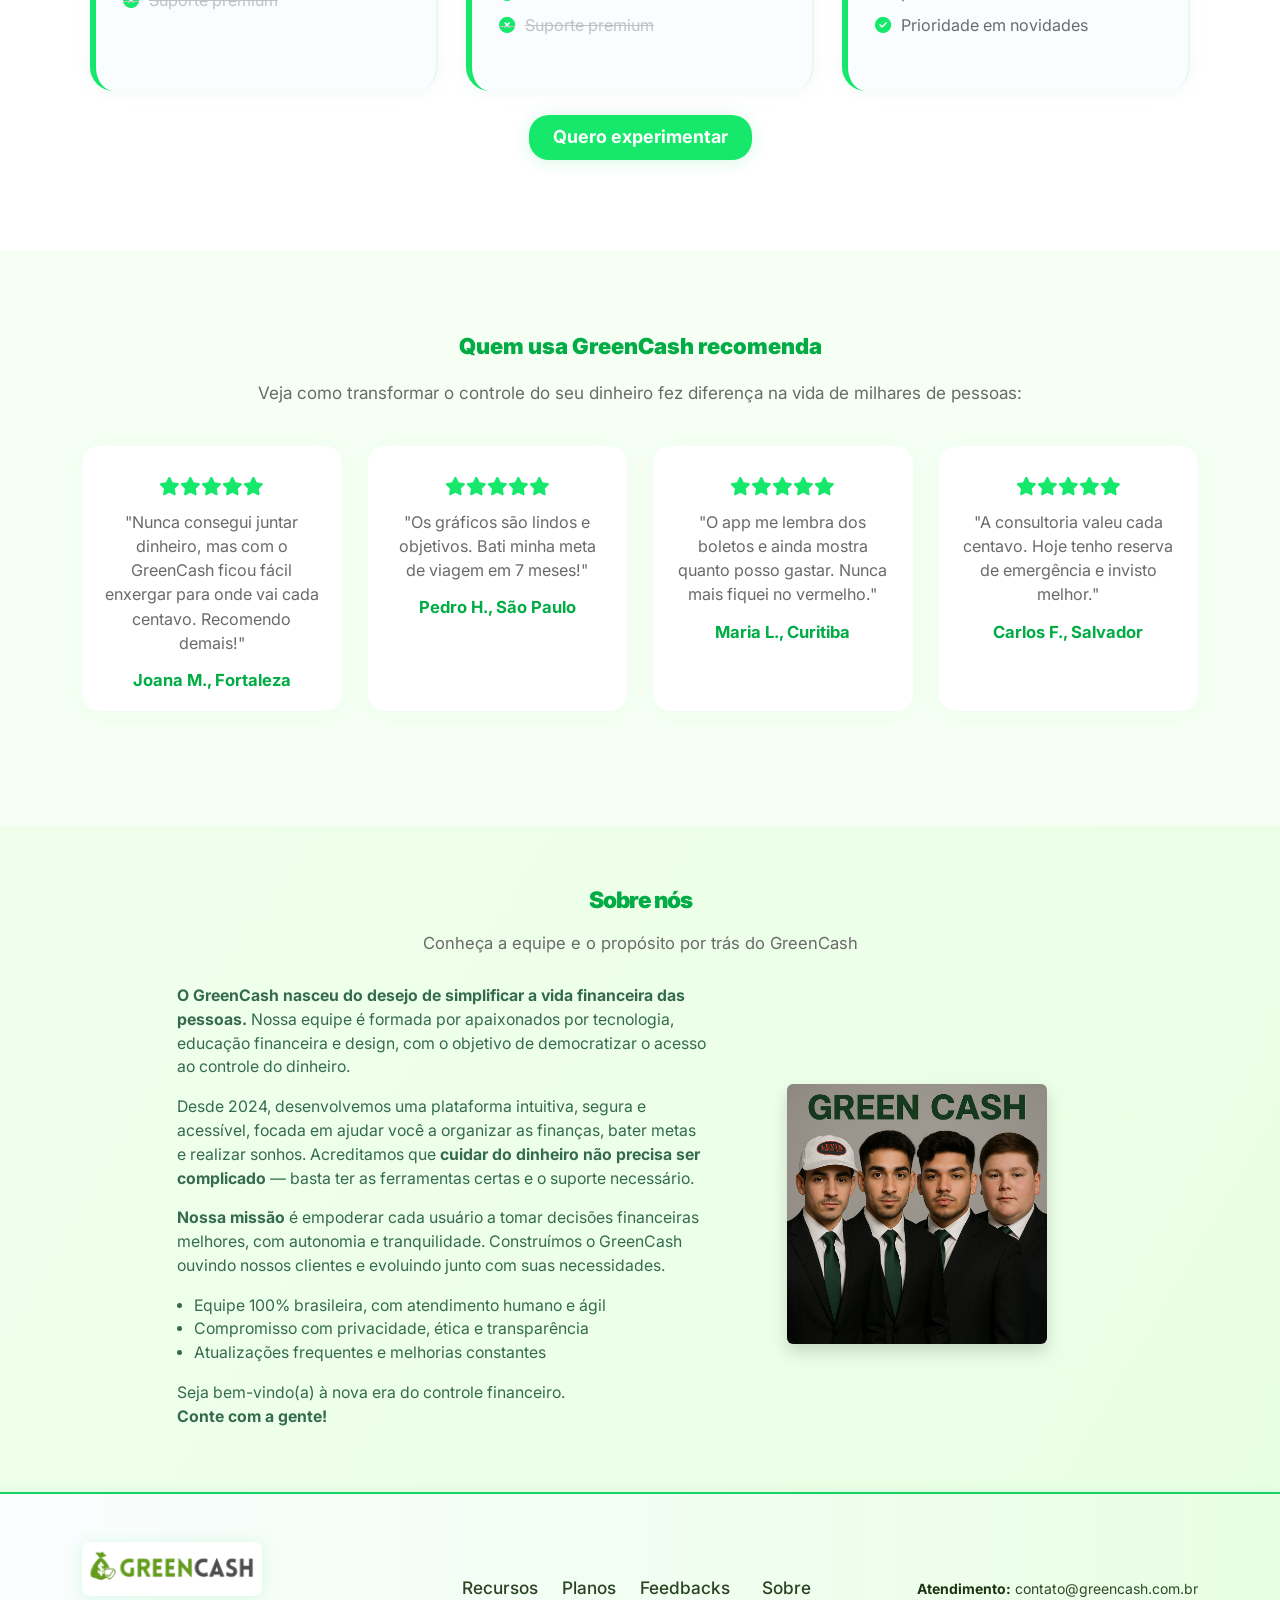
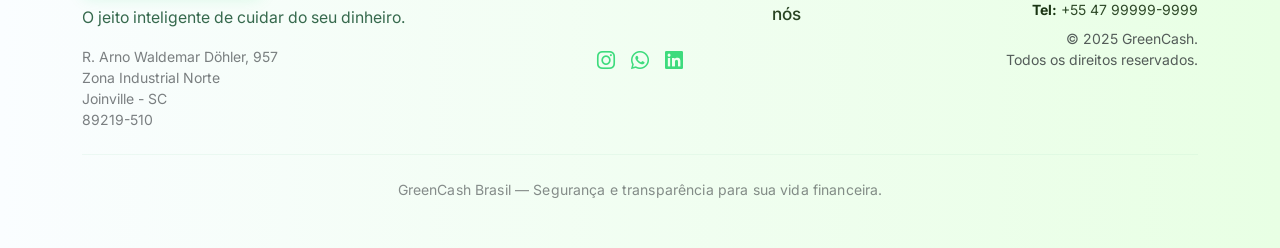
==== commit 9b073e50: "GreenCash GreenCash" ====
--- a/SAGreenCash/dashboard/pages/index.html
+++ b/SAGreenCash/dashboard/pages/index.html
@@ -11,7 +11,7 @@
   <link href="https://cdnjs.cloudflare.com/ajax/libs/animate.css/4.1.1/animate.min.css" rel="stylesheet"/>
   <style>
     :root {
-      --main-green: #16e86c;;
+      --main-green: #16e86c;
       --green-dark: #01ac45;
       --main-blue: #00365f;
       --main-gray: #6a6a6a;
@@ -51,12 +51,17 @@
       background-clip: text;
       text-fill-color: transparent;
     }
-    .navbar-brand img {
-      height: 40px;
-      margin-right: 8px;
+    .gc-logo-navbar {
+      height: 54px;
+      width: auto;
+      max-width: 180px;
+      object-fit: contain;
+      display: inline-block;
       border-radius: 8px;
       box-shadow: 0 2px 16px #16d46325;
       background: #fff;
+      vertical-align: middle;
+      margin-right: 0;
     }
     .navbar-nav .nav-link {
       color: var(--green-dark) !important;
@@ -136,6 +141,24 @@
       border-radius: 24px;
       background: #fff;
       box-shadow: 0 2px 18px #01ac4512;
+    }
+    .hero-img-up {
+      margin-top: -100px;
+    }
+    @media (max-width: 991px) {
+      .hero-title { font-size: 2.05rem; }
+      .features-title, .plans-title, .feedback-title { font-size: 1.16rem; }
+      .features-grid, .feedback-cards { gap: 22px 0; }
+      .hero-img-up { margin-top: -18px; }
+    }
+    @media (max-width: 768px) {
+      .hero-section { padding: 36px 0 18px 0; border-radius: 0 0 32px 32px;}
+      .features-section, .plans-section, .cta-section, .feedback-section { padding: 18px 0 18px 0;}
+      .features-grid, .feedback-cards { gap: 13px 0;}
+      .plan-card { min-width: 100%; }
+      .plan-card { padding: 18px 7px 13px 7px; }
+      .analytics-section { max-width: 96vw; }
+      .newsletter-section, .cta-section { padding: 18px 0 12px 0; }
     }
     .hero-badges {
       margin-top: 26px;
@@ -529,56 +552,98 @@
       text-align: center;
     }
     /* FOOTER */
-    footer {
-      background: #fff;
-      color: var(--green-dark);
+    footer.footer-modern-aligned {
+      background: linear-gradient(90deg, #fafdff 0%, #e8ffe4 100%);
+      border-top: 2px solid #16d463;
       font-size: 1rem;
-      padding: 36px 0 18px 0;
-      text-align: center;
-      border-top: 1.5px solid #eafff3;
-      margin-top: 0;
+      box-shadow: 0 -2px 10px #16d46311;
+      letter-spacing: 0;
+    }
+    .footer-desc {
+      color: #2e6346;
+      opacity: .96;
+      font-size: .99rem;
+    }
+    .footer-address {
+      color: #356b4d;
+      opacity: .78;
+      margin-top: 7px;
+      margin-bottom: 0;
+    }
+    .footer-links a {
+      color: #1a3513;
+      text-decoration: none;
+      font-size: 1.08rem;
+      font-weight: 500;
+      opacity: .93;
+      transition: color 0.16s, opacity 0.13s;
+      position: relative;
+      padding: 2px 0;
+    }
+    .footer-links a:hover {
+      color: #16d463;
+      opacity: 1;
+      text-decoration: underline;
     }
     .footer-social a {
-      color: var(--green-dark);
-      margin: 0 13px;
-      font-size: 1.34rem;
-      transition: color 0.2s;
-    }
-    .footer-social a:hover { color: #0e1e18; }
-    /* Responsivo */
+      color: #16d463;
+      font-size: 1.3rem;
+      transition: color 0.19s, transform 0.18s;
+      opacity: .82;
+      display: inline-block;
+    }
+    .footer-social a:hover {
+      color: #01ac45;
+      transform: scale(1.12);
+      opacity: 1;
+    }
+    .footer-contact {
+      color: #1a3513;
+      text-decoration: none;
+      opacity: .9;
+      transition: color .18s;
+    }
+    .footer-contact:hover {
+      color: #16d463;
+      text-decoration: underline;
+      opacity: 1;
+    }
+    .footer-hr {
+      border: none;
+      border-top: 1px solid #b6e2c7;
+      opacity: .19;
+      margin: 18px 0 12px 0;
+    }
+    .footer-mini-copy {
+      opacity: .7;
+      letter-spacing: 0.01em;
+      margin-bottom: 0;
+    }
     @media (max-width: 991px) {
-      .hero-title { font-size: 2.05rem; }
-      .features-title, .plans-title, .feedback-title { font-size: 1.16rem; }
-      .features-grid, .feedback-cards { gap: 22px 0; }
-    }
-    @media (max-width: 768px) {
-      .hero-section { padding: 36px 0 18px 0; border-radius: 0 0 32px 32px;}
-      .features-section, .plans-section, .cta-section, .feedback-section { padding: 18px 0 18px 0;}
-      .features-grid, .feedback-cards { gap: 13px 0;}
-      .plan-card { min-width: 100%; }
-      .plan-card { padding: 18px 7px 13px 7px; }
-      .analytics-section { max-width: 96vw; }
-      .newsletter-section, .cta-section { padding: 18px 0 12px 0; }
-    }
-    .gc-logo-navbar {
-  height: 54px;        /* aumente aqui para o tamanho desejado */
-  width: auto;
-  max-width: 180px;    /* limite máximo opcional, ajuste se necessário */
-  object-fit: contain;
-  display: inline-block;
-  border-radius: 8px;
-  box-shadow: 0 2px 16px #16d46325;
-  background: #fff;
-  vertical-align: middle;
-  margin-right: 0;
-}
-.hero-img-up {
-  margin-top: -100px; /* ajuste o valor para subir mais ou menos */
-}
-@media (max-width: 991px) {
-  .hero-img-up { margin-top: -18px; }
-}
-</style>
+      .footer-modern-aligned .row > div { text-align: center !important; }
+    }
+    @media (max-width: 575px) {
+      .footer-desc {margin-left:0;margin-right:0;}
+      .footer-links {flex-direction: column !important; gap: 8px !important;}
+      .footer-social {gap: 14px !important;}
+    }
+    /* About section */
+    .about-section {
+      padding: 32px 0 20px 0;
+      margin: 28px auto 28px auto;
+      max-width: 950px;
+      border-radius: 20px;
+      background: none !important;
+      box-shadow: none !important;
+    }
+    .about-section .features-title { font-size:1.42rem;margin-bottom:10px;}
+    .about-section .features-sub { font-size:1.04rem; margin-bottom:18px;}
+    .about-section p, .about-section ul { font-size:0.99rem;}
+    @media (max-width: 991px) {
+      .about-section { padding: 18px 0 12px 0; }
+      .about-section .row { flex-direction: column-reverse; }
+      .about-section img { margin-bottom: 18px; }
+    }
   </style>
 </head>
 <body>
@@ -597,7 +662,6 @@
           <li class="nav-item"><a class="nav-link" href="#plans">Planos</a></li>
           <li class="nav-item"><a class="nav-link" href="#feedbacks">Feedbacks</a></li>
           <li class="nav-item"><a class="nav-link" href="#about">Sobre nós</a></li>
-
           <li class="nav-item ms-2">
             <a href="login.php" class="btn btn-main">Acessar</a>
           </li>
@@ -704,404 +768,259 @@
       </div>
     </div>
   </section>
-
-  <!-- Demo Section -->
-  <section class="demo-section" id="demo">
-    <div class="container">
-      <div class="demo-title">Veja como é fácil cuidar das suas finanças</div>
-      <div class="demo-desc">Assista uma demonstração rápida e descubra como o GreenCash pode transformar sua vida financeira!</div>
-      <div class="demo-video">
-        <video width="100%" height="370" controls poster="unnamed.png" style="border-radius:20px;box-shadow:0 2px 18px #01ac4511;display:block;">
-          <source src="Com a GreenCash Você.mp4" type="video/mp4">
-          Seu navegador não suporta o elemento de vídeo.
-        </video>
+    <!-- Demo Section -->
+    <section class="demo-section" id="demo">
+      <div class="container">
+        <div class="demo-title">Veja como é fácil cuidar das suas finanças</div>
+        <div class="demo-desc">Assista uma demonstração rápida e descubra como o GreenCash pode transformar sua vida financeira!</div>
+        <div class="demo-video">
+          <video width="100%" height="370" controls poster="unnamed.png" style="border-radius:20px;box-shadow:0 2px 18px #01ac4511;display:block;">
+            <source src="videoexemplo.mp4" type="video/mp4">
+            Seu navegador não suporta o elemento de vídeo.
+          </video>
+        </div>
       </div>
-    </div>
-  </section>
-
-  <!-- CTA Section -->
-  <section class="cta-section my-5">
-    <div class="container">
-      <div class="cta-title mb-3">Dê o próximo passo rumo à liberdade financeira</div>
-      <div class="cta-lead mb-4">
-        Faça parte do GreenCash e tenha controle total do seu dinheiro.<br>
-        Experimente grátis e comece a construir seu futuro hoje!
+    </section>
+  
+    <!-- CTA Section -->
+    <section class="cta-section my-5">
+      <div class="container">
+        <div class="cta-title mb-3">Dê o próximo passo rumo à liberdade financeira</div>
+        <div class="cta-lead mb-4">
+          Faça parte do GreenCash e tenha controle total do seu dinheiro.<br>
+          Experimente grátis e comece a construir seu futuro hoje!
+        </div>
+        <a href="login.php" class="btn btn-main btn-lg">Criar minha conta</a>
       </div>
-      <a href="login.php" class="btn btn-main btn-lg">Criar minha conta</a>
-    </div>
-  </section>
-
-        <!-- Planos -->
-<section class="plans-section" id="plans">
-  <div class="container">
-    <h2 class="plans-title">Planos para todos os perfis</h2>
-    <div class="features-sub mb-5">Escolha o que mais combina com você.</div>
-    <div class="plans-grid">
-      <!-- Plano Básico -->
-      <div class="plan-card animate__animated animate__fadeInUp">
-        <div class="plan-name">Básico</div>
-        <div class="plan-price">R$ 0 <span style="font-size:.93rem; font-weight: 400;">/mês</span></div>
-        <div class="plan-desc">Controle financeiro essencial</div>
-        <ul class="plan-features">
-          <li><i class="fas fa-check-circle"></i>Controle de gastos e metas</li>
-          <li><i class="fas fa-check-circle"></i>Gráficos e relatórios básicos</li>
-          <li class="plan-feature-disabled"><i class="fas fa-times-circle"></i>Exportação avançada</li>
-          <li class="plan-feature-disabled"><i class="fas fa-times-circle"></i>Suporte premium</li>
-        </ul>
+    </section>
+  
+    <!-- Planos -->
+    <section class="plans-section" id="plans">
+      <div class="container">
+        <h2 class="plans-title">Planos para todos os perfis</h2>
+        <div class="features-sub mb-5">Escolha o que mais combina com você.</div>
+        <div class="plans-grid">
+          <!-- Plano Básico -->
+          <div class="plan-card animate__animated animate__fadeInUp">
+            <div class="plan-name">Básico</div>
+            <div class="plan-price">R$ 0 <span style="font-size:.93rem; font-weight: 400;">/mês</span></div>
+            <div class="plan-desc">Controle financeiro essencial</div>
+            <ul class="plan-features">
+              <li><i class="fas fa-check-circle"></i>Controle de gastos e metas</li>
+              <li><i class="fas fa-check-circle"></i>Gráficos e relatórios básicos</li>
+              <li class="plan-feature-disabled"><i class="fas fa-times-circle"></i>Exportação avançada</li>
+              <li class="plan-feature-disabled"><i class="fas fa-times-circle"></i>Suporte premium</li>
+            </ul>
+          </div>
+          <!-- Plano Intermediário -->
+          <div class="plan-card animate__animated animate__fadeInUp animate__delay-1s">
+            <div class="plan-name">Intermediário</div>
+            <div class="plan-price">R$ 19,90 <span style="font-size:.93rem; font-weight: 400;">/mês</span></div>
+            <div class="plan-desc">Relatórios, gráficos e recursos avançados</div>
+            <ul class="plan-features">
+              <li><i class="fas fa-check-circle"></i>Tudo do Básico</li>
+              <li><i class="fas fa-check-circle"></i>Exportação PDF/Excel</li>
+              <li><i class="fas fa-check-circle"></i>Alertas e relatórios automáticos</li>
+              <li class="plan-feature-disabled"><i class="fas fa-times-circle"></i>Suporte premium</li>
+            </ul>
+          </div>
+          <!-- Plano Avançado -->
+          <div class="plan-card animate__animated animate__fadeInUp animate__delay-2s">
+            <div class="plan-name">Avançado</div>
+            <div class="plan-price">R$ 29,90 <span style="font-size:.93rem; font-weight: 400;">/mês</span></div>
+            <div class="plan-desc">Tudo do Intermediário + Suporte</div>
+            <ul class="plan-features">
+              <li><i class="fas fa-check-circle"></i>Tudo do Intermediário</li>
+              <li><i class="fas fa-check-circle"></i>Suporte premium 24h</li>
+              <li><i class="fas fa-check-circle"></i>Consultoria financeira personalizada</li>
+              <li><i class="fas fa-check-circle"></i>Prioridade em novidades</li>
+            </ul>
+          </div>
+        </div>
+        <div class="text-center mt-4">
+          <a href="login.php" class="btn btn-main btn-lg px-4">Quero experimentar</a>
+        </div>
       </div>
-      <!-- Plano Intermediário -->
-      <div class="plan-card animate__animated animate__fadeInUp animate__delay-1s">
-        <div class="plan-name">Intermediário</div>
-        <div class="plan-price">R$ 19,90 <span style="font-size:.93rem; font-weight: 400;">/mês</span></div>
-        <div class="plan-desc">Relatórios, gráficos e recursos avançados</div>
-        <ul class="plan-features">
-          <li><i class="fas fa-check-circle"></i>Tudo do Básico</li>
-          <li><i class="fas fa-check-circle"></i>Exportação PDF/Excel</li>
-          <li><i class="fas fa-check-circle"></i>Alertas e relatórios automáticos</li>
-          <li class="plan-feature-disabled"><i class="fas fa-times-circle"></i>Suporte premium</li>
-        </ul>
+    </section>
+  
+    <!-- Feedbacks -->
+    <section class="feedback-section" id="feedbacks">
+      <div class="container">
+        <div class="feedback-title">Quem usa GreenCash recomenda</div>
+        <div class="feedback-sub">Veja como transformar o controle do seu dinheiro fez diferença na vida de milhares de pessoas:</div>
+        <div class="feedback-cards">
+          <div class="feedback-card">
+            <div class="feedback-stars">
+              <i class="fas fa-star"></i><i class="fas fa-star"></i><i class="fas fa-star"></i><i class="fas fa-star"></i><i class="fas fa-star"></i>
+            </div>
+            <div class="feedback-text">
+              "Nunca consegui juntar dinheiro, mas com o GreenCash ficou fácil enxergar para onde vai cada centavo. Recomendo demais!"
+            </div>
+            <div class="feedback-author">Joana M., Fortaleza</div>
+          </div>
+          <div class="feedback-card">
+            <div class="feedback-stars">
+              <i class="fas fa-star"></i><i class="fas fa-star"></i><i class="fas fa-star"></i><i class="fas fa-star"></i><i class="fas fa-star"></i>
+            </div>
+            <div class="feedback-text">
+              "Os gráficos são lindos e objetivos. Bati minha meta de viagem em 7 meses!"
+            </div>
+            <div class="feedback-author">Pedro H., São Paulo</div>
+          </div>
+          <div class="feedback-card">
+            <div class="feedback-stars">
+              <i class="fas fa-star"></i><i class="fas fa-star"></i><i class="fas fa-star"></i><i class="fas fa-star"></i><i class="fas fa-star"></i>
+            </div>
+            <div class="feedback-text">
+              "O app me lembra dos boletos e ainda mostra quanto posso gastar. Nunca mais fiquei no vermelho."
+            </div>
+            <div class="feedback-author">Maria L., Curitiba</div>
+          </div>
+          <div class="feedback-card">
+            <div class="feedback-stars">
+              <i class="fas fa-star"></i><i class="fas fa-star"></i><i class="fas fa-star"></i><i class="fas fa-star"></i><i class="fas fa-star"></i>
+            </div>
+            <div class="feedback-text">
+              "A consultoria valeu cada centavo. Hoje tenho reserva de emergência e invisto melhor."
+            </div>
+            <div class="feedback-author">Carlos F., Salvador</div>
+          </div>
+        </div>
       </div>
-      <!-- Plano Avançado -->
-      <div class="plan-card animate__animated animate__fadeInUp animate__delay-2s">
-        <div class="plan-name">Avançado</div>
-        <div class="plan-price">R$ 29,90 <span style="font-size:.93rem; font-weight: 400;">/mês</span></div>
-        <div class="plan-desc">Tudo do Intermediário + Suporte</div>
-        <ul class="plan-features">
-          <li><i class="fas fa-check-circle"></i>Tudo do Intermediário</li>
-          <li><i class="fas fa-check-circle"></i>Suporte premium 24h</li>
-          <li><i class="fas fa-check-circle"></i>Consultoria financeira personalizada</li>
-          <li><i class="fas fa-check-circle"></i>Prioridade em novidades</li>
-        </ul>
+    </section>
+  
+    <!-- Sobre nós -->
+    <section id="about" class="about-section">
+      <div class="container">
+        <h2 class="features-title" style="margin-bottom:18px;">Sobre nós</h2>
+        <div class="features-sub" style="margin-bottom:28px;">Conheça a equipe e o propósito por trás do GreenCash</div>
+        <div class="row align-items-center">
+          <div class="col-lg-7 mb-4 mb-lg-0">
+            <div style="font-size:1.01rem; color:#356b4d;">
+              <p>
+                <strong>O GreenCash nasceu do desejo de simplificar a vida financeira das pessoas.</strong> Nossa equipe é formada por apaixonados por tecnologia, educação financeira e design, com o objetivo de democratizar o acesso ao controle do dinheiro.
+              </p>
+              <p>
+                Desde 2024, desenvolvemos uma plataforma intuitiva, segura e acessível, focada em ajudar você a organizar as finanças, bater metas e realizar sonhos. Acreditamos que <b>cuidar do dinheiro não precisa ser complicado</b> — basta ter as ferramentas certas e o suporte necessário.
+              </p>
+              <p>
+                <b>Nossa missão</b> é empoderar cada usuário a tomar decisões financeiras melhores, com autonomia e tranquilidade. Construímos o GreenCash ouvindo nossos clientes e evoluindo junto com suas necessidades.
+              </p>
+              <ul style="margin-left:0; padding-left:1.1em;">
+                <li>Equipe 100% brasileira, com atendimento humano e ágil</li>
+                <li>Compromisso com privacidade, ética e transparência</li>
+                <li>Atualizações frequentes e melhorias constantes</li>
+              </ul>
+              <p>
+                Seja bem-vindo(a) à nova era do controle financeiro.<br>
+                <strong>Conte com a gente!</strong>
+              </p>
+            </div>
+          </div>
+          <div class="col-lg-5 text-center">
+            <img src="equipe.png" alt="Equipe GreenCash" class="img-fluid rounded shadow" style="max-width:260px;">
+          </div>
+        </div>
       </div>
-    </div>
-    <div class="text-center mt-4">
-      <a href="login.php" class="btn btn-main btn-lg px-4">Quero experimentar</a>
-    </div>
-  </div>
-</section>
-
-  <!-- Feedbacks -->
-  <section class="feedback-section" id="feedbacks">
-    <div class="container">
-      <div class="feedback-title">Quem usa GreenCash recomenda</div>
-      <div class="feedback-sub">Veja como transformar o controle do seu dinheiro fez diferença na vida de milhares de pessoas:</div>
-      <div class="feedback-cards">
-        <div class="feedback-card">
-          <div class="feedback-stars">
-            <i class="fas fa-star"></i><i class="fas fa-star"></i><i class="fas fa-star"></i><i class="fas fa-star"></i><i class="fas fa-star"></i>
-          </div>
-          <div class="feedback-text">
-            "Nunca consegui juntar dinheiro, mas com o GreenCash ficou fácil enxergar para onde vai cada centavo. Recomendo demais!"
-          </div>
-          <div class="feedback-author">Joana M., Fortaleza</div>
-        </div>
-        <div class="feedback-card">
-          <div class="feedback-stars">
-            <i class="fas fa-star"></i><i class="fas fa-star"></i><i class="fas fa-star"></i><i class="fas fa-star"></i><i class="fas fa-star"></i>
-          </div>
-          <div class="feedback-text">
-            "Os gráficos são lindos e objetivos. Bati minha meta de viagem em 7 meses!"
-          </div>
-          <div class="feedback-author">Pedro H., São Paulo</div>
-        </div>
-        <div class="feedback-card">
-          <div class="feedback-stars">
-            <i class="fas fa-star"></i><i class="fas fa-star"></i><i class="fas fa-star"></i><i class="fas fa-star"></i><i class="fas fa-star"></i>
-          </div>
-          <div class="feedback-text">
-            "O app me lembra dos boletos e ainda mostra quanto posso gastar. Nunca mais fiquei no vermelho."
-          </div>
-          <div class="feedback-author">Maria L., Curitiba</div>
-        </div>
-        <div class="feedback-card">
-          <div class="feedback-stars">
-            <i class="fas fa-star"></i><i class="fas fa-star"></i><i class="fas fa-star"></i><i class="fas fa-star"></i><i class="fas fa-star"></i>
-          </div>
-          <div class="feedback-text">
-            "A consultoria valeu cada centavo. Hoje tenho reserva de emergência e invisto melhor."
-          </div>
-          <div class="feedback-author">Carlos F., Salvador</div>
+    </section>
+  
+    <!-- Footer -->
+    <footer class="footer-modern-aligned">
+      <div class="container py-5">
+        <div class="row g-4 align-items-center justify-content-between">
+          <!-- Logo & Missão -->
+          <div class="col-12 col-md-4 text-center text-md-start">
+            <a class="navbar-brand" href="#">
+              <img src="logo.png" alt="GreenCash logo" class="gc-logo-navbar">
+            </a>
+            <p class="footer-desc" style="margin-left: 0; margin-top: 10px; color: #2e6346;">
+              O jeito inteligente de cuidar do seu dinheiro.
+            </p>
+            <address class="footer-address mb-0 small text-muted" style="font-style:normal;">
+              R. Arno Waldemar Döhler, 957<br>
+              Zona Industrial Norte<br>
+              Joinville - SC<br>
+              89219-510
+            </address>
+          </div>
+          <!-- Navegação Central -->
+          <div class="col-12 col-md-4 text-center my-2">
+            <nav class="footer-links d-flex justify-content-center gap-4 mb-3">
+              <a href="#features">Recursos</a>
+              <a href="#plans">Planos</a>
+              <a href="#feedbacks">Feedbacks</a>
+              <a href="#about">Sobre nós</a>
+            </nav>
+            <div class="footer-social mt-3 d-flex justify-content-center gap-3">
+              <a href="#" aria-label="Instagram"><i class="fab fa-instagram"></i></a>
+              <a href="#" aria-label="WhatsApp"><i class="fab fa-whatsapp"></i></a>
+              <a href="#" aria-label="LinkedIn"><i class="fab fa-linkedin"></i></a>
+            </div>
+          </div>
+          <!-- Contato & Direitos -->
+          <div class="col-12 col-md-4 text-center text-md-end mt-3 mt-md-0">
+            <div class="small mb-2">
+              <span class="fw-bold">Atendimento:</span> <a href="mailto:contato@greencash.com.br" class="footer-contact">contato@greencash.com.br</a><br>
+              <span class="fw-bold">Tel:</span> <a href="tel:+5511999999999" class="footer-contact">+55 47 99999-9999</a>
+            </div>
+            <div class="small text-muted mt-2">
+              © 2025 GreenCash.<br>Todos os direitos reservados.
+            </div>
+          </div>
+        </div>
+        <hr class="footer-hr my-4">
+        <div class="row">
+          <div class="col-12 text-center small footer-mini-copy text-muted">
+            GreenCash Brasil — Segurança e transparência para sua vida financeira.
+          </div>
         </div>
       </div>
-    </div>
-  </section>
-  <section id="about" class="about-section">
-  <div class="container">
-    <h2 class="features-title" style="margin-bottom:18px;">Sobre nós</h2>
-    <div class="features-sub" style="margin-bottom:28px;">Conheça a equipe e o propósito por trás do GreenCash</div>
-    <div class="row align-items-center">
-      <div class="col-lg-7 mb-4 mb-lg-0">
-        <div style="font-size:1.01rem; color:#356b4d;">
-          <p>
-            <strong>O GreenCash nasceu do desejo de simplificar a vida financeira das pessoas.</strong> Nossa equipe é formada por apaixonados por tecnologia, educação financeira e design, com o objetivo de democratizar o acesso ao controle do dinheiro.
-          </p>
-          <p>
-            Desde 2024, desenvolvemos uma plataforma intuitiva, segura e acessível, focada em ajudar você a organizar as finanças, bater metas e realizar sonhos. Acreditamos que <b>cuidar do dinheiro não precisa ser complicado</b> — basta ter as ferramentas certas e o suporte necessário.
-          </p>
-          <p>
-            <b>Nossa missão</b> é empoderar cada usuário a tomar decisões financeiras melhores, com autonomia e tranquilidade. Construímos o GreenCash ouvindo nossos clientes e evoluindo junto com suas necessidades.
-          </p>
-          <ul style="margin-left:0; padding-left:1.1em;">
-            <li>Equipe 100% brasileira, com atendimento humano e ágil</li>
-            <li>Compromisso com privacidade, ética e transparência</li>
-            <li>Atualizações frequentes e melhorias constantes</li>
-          </ul>
-          <p>
-            Seja bem-vindo(a) à nova era do controle financeiro.<br>
-            <strong>Conte com a gente!</strong>
-          </p>
-        </div>
-      </div>
-      <div class="col-lg-5 text-center">
-        <img src="equipe-greencash.jpg" alt="Equipe GreenCash" class="img-fluid rounded shadow" style="max-width:260px;">
-      </div>
-    </div>
-  </div>
-  <style>
-    .about-section {
-      padding: 32px 0 20px 0;
-      margin: 28px auto 28px auto;
-      max-width: 950px;
-      border-radius: 20px;
-      background: none !important;
-      box-shadow: none !important;
-    }
-    .about-section .features-title { font-size:1.42rem;margin-bottom:10px;}
-    .about-section .features-sub { font-size:1.04rem; margin-bottom:18px;}
-    .about-section p, .about-section ul { font-size:0.99rem;}
-    @media (max-width: 991px) {
-      .about-section { padding: 18px 0 12px 0; }
-      .about-section .row { flex-direction: column-reverse; }
-      .about-section img { margin-bottom: 18px; }
-    }
-  </style>
-</section>
-  <!-- Scripts -->
-  <script src="https://cdn.jsdelivr.net/npm/bootstrap@5.3.3/dist/js/bootstrap.bundle.min.js"></script>
-  <script>
-    // Animated counters
-    function animateCounter(el, target, duration, prefix = '', suffix = '', decimal = false, currency = false) {
-      let start = 0;
-      let startTime = null;
-      function animateStep(timestamp) {
-        if (!startTime) startTime = timestamp;
-        const progress = Math.min((timestamp - startTime) / duration, 1);
-        let value = Math.floor(progress * (target - start) + start);
-        if (decimal) value = (progress * (target - start) + start).toFixed(1);
-        if (currency) {
-          let val = Math.floor(progress * (target - start) + start);
-          value = 'R$ ' + val.toLocaleString('pt-BR') + '+';
+    </footer>
+  
+    <!-- Scripts -->
+    <script src="https://cdn.jsdelivr.net/npm/bootstrap@5.3.3/dist/js/bootstrap.bundle.min.js"></script>
+    <script>
+      // Animated counters
+      function animateCounter(el, target, duration, prefix = '', suffix = '', decimal = false, currency = false) {
+        let start = 0;
+        let startTime = null;
+        function animateStep(timestamp) {
+          if (!startTime) startTime = timestamp;
+          const progress = Math.min((timestamp - startTime) / duration, 1);
+          let value = Math.floor(progress * (target - start) + start);
+          if (decimal) value = (progress * (target - start) + start).toFixed(1);
+          if (currency) {
+            let val = Math.floor(progress * (target - start) + start);
+            value = 'R$ ' + val.toLocaleString('pt-BR') + '+';
+          }
+          el.textContent = prefix + value + suffix;
+          if (progress < 1) {
+            requestAnimationFrame(animateStep);
+          } else {
+            if (currency) el.textContent = 'R$ ' + target.toLocaleString('pt-BR') + '+';
+            if (decimal) el.textContent = target.toFixed(1);
+          }
         }
-        el.textContent = prefix + value + suffix;
-        if (progress < 1) {
-          requestAnimationFrame(animateStep);
-        } else {
-          if (currency) el.textContent = 'R$ ' + target.toLocaleString('pt-BR') + '+';
-          if (decimal) el.textContent = target.toFixed(1);
-        }
+        requestAnimationFrame(animateStep);
       }
-      requestAnimationFrame(animateStep);
-    }
-    window.addEventListener('DOMContentLoaded', function() {
-      document.querySelectorAll('.counter').forEach(function(el) {
-        const target = parseFloat(el.getAttribute('data-target'));
-        const decimal = el.hasAttribute('data-decimal');
-        const currency = el.hasAttribute('data-currency');
-        animateCounter(el, target, 1500, '', '', decimal, currency);
+      window.addEventListener('DOMContentLoaded', function() {
+        document.querySelectorAll('.counter').forEach(function(el) {
+          const target = parseFloat(el.getAttribute('data-target'));
+          const decimal = el.hasAttribute('data-decimal');
+          const currency = el.hasAttribute('data-currency');
+          animateCounter(el, target, 1500, '', '', decimal, currency);
+        });
       });
-    });
-    // Smooth scroll for all anchor links
-    document.querySelectorAll('a[href^="#"]').forEach(anchor => {
-      anchor.addEventListener('click', function (e) {
-        const href = this.getAttribute('href');
-        if(href.length > 1 && document.querySelector(href)) {
-          e.preventDefault();
-          document.querySelector(href).scrollIntoView({ behavior: 'smooth' });
-        }
+      // Smooth scroll for all anchor links
+      document.querySelectorAll('a[href^="#"]').forEach(anchor => {
+        anchor.addEventListener('click', function (e) {
+          const href = this.getAttribute('href');
+          if(href.length > 1 && document.querySelector(href)) {
+            e.preventDefault();
+            document.querySelector(href).scrollIntoView({ behavior: 'smooth' });
+          }
+        });
       });
-    });
-  </script>
-</body>
-</html>
-  <footer class="footer-modern-aligned">
-    <div class="container py-5">
-      <div class="row g-4 align-items-center justify-content-between">
-        <!-- Logo & Missão -->
-        <div class="col-12 col-md-4 text-center text-md-start">
-          <a class="navbar-brand" href="#">
-            <img src="logo.png" alt="GreenCash logo" class="gc-logo-navbar">
-          </a>
-          <p class="footer-desc" style="margin-left: 0; margin-top: 10px; color: #2e6346;">
-            O jeito inteligente de cuidar do seu dinheiro.
-          </p>
-          <address class="footer-address mb-0 small text-muted" style="font-style:normal;">
-            R. Arno Waldemar Döhler, 957<br>
-            Zona Industrial Norte<br>
-            Joinville - SC<br>
-            89219-510
-          </address>
-        </div>
-        <!-- Navegação Central -->
-        <div class="col-12 col-md-4 text-center my-2">
-          <nav class="footer-links d-flex justify-content-center gap-4 mb-3">
-            <a href="#features">Recursos</a>
-            <a href="#plans">Planos</a>
-            <a href="#feedbacks">Feedbacks</a>
-            <a href="#about">Sobre nós</a>
-          </nav>
-          <div class="footer-social mt-3 d-flex justify-content-center gap-3">
-            <a href="#" aria-label="Instagram"><i class="fab fa-instagram"></i></a>
-            <a href="#" aria-label="WhatsApp"><i class="fab fa-whatsapp"></i></a>
-            <a href="#" aria-label="LinkedIn"><i class="fab fa-linkedin"></i></a>
-          </div>
-        </div>
-        <!-- Contato & Direitos -->
-        <div class="col-12 col-md-4 text-center text-md-end mt-3 mt-md-0">
-          <div class="small mb-2">
-            <span class="fw-bold">Atendimento:</span> <a href="mailto:contato@greencash.com.br" class="footer-contact">contato@greencash.com.br</a><br>
-            <span class="fw-bold">Tel:</span> <a href="tel:+5511999999999" class="footer-contact">+55 47 99999-9999</a>
-          </div>
-          <div class="small text-muted mt-2">
-            © 2025 GreenCash.<br>Todos os direitos reservados.
-          </div>
-        </div>
-      </div>
-      <hr class="footer-hr my-4">
-      <div class="row">
-        <div class="col-12 text-center small footer-mini-copy text-muted">
-          GreenCash Brasil — Segurança e transparência para sua vida financeira.
-        </div>
-      </div>
-    </div>
-    <style>
-      .footer-modern-aligned {
-        background: linear-gradient(90deg, #fafdff 0%, #e8ffe4 100%);
-        border-top: 2px solid #16d463;
-        font-size: 1rem;
-        box-shadow: 0 -2px 10px #16d46311;
-        letter-spacing: 0;
-      }
-      .footer-logo img {
-        vertical-align: middle;
-        box-shadow: 0 2px 12px #16d46318;
-      }
-      .footer-desc {
-        color: #2e6346;
-        opacity: .96;
-        font-size: .99rem;
-      }
-      .footer-address {
-        color: #356b4d;
-        opacity: .78;
-        margin-top: 7px;
-        margin-bottom: 0;
-      }
-      .footer-links a {
-        color: #1a3513;
-        text-decoration: none;
-        font-size: 1.08rem;
-        font-weight: 500;
-        opacity: .93;
-        transition: color 0.16s, opacity 0.13s;
-        position: relative;
-        padding: 2px 0;
-      }
-      .footer-links a:hover {
-        color: #16d463;
-        opacity: 1;
-        text-decoration: underline;
-      }
-      .footer-social a {
-        color: #16d463;
-        font-size: 1.3rem;
-        transition: color 0.19s, transform 0.18s;
-        opacity: .82;
-        display: inline-block;
-      }
-      .footer-social a:hover {
-        color: #01ac45;
-        transform: scale(1.12);
-        opacity: 1;
-      }
-      .footer-contact {
-        color: #1a3513;
-        text-decoration: none;
-        opacity: .9;
-        transition: color .18s;
-      }
-      .footer-contact:hover {
-        color: #16d463;
-        text-decoration: underline;
-        opacity: 1;
-      }
-      .footer-hr {
-        border: none;
-        border-top: 1px solid #b6e2c7;
-        opacity: .19;
-        margin: 18px 0 12px 0;
-      }
-      .footer-mini-copy {
-        opacity: .7;
-        letter-spacing: 0.01em;
-        margin-bottom: 0;
-      }
-      @media (max-width: 991px) {
-        .footer-modern-aligned .row > div { text-align: center !important; }
-      }
-      @media (max-width: 575px) {
-        .footer-logo {justify-content: center;}
-        .footer-desc {margin-left:0;margin-right:0;}
-        .footer-links {flex-direction: column !important; gap: 8px !important;}
-        .footer-social {gap: 14px !important;}
-      }
-    </style>
-  </footer>
-  
-
-  <!-- Scripts -->
-  <script src="https://cdn.jsdelivr.net/npm/bootstrap@5.3.3/dist/js/bootstrap.bundle.min.js"></script>
-  <script>
-    // Animated counters
-    function animateCounter(el, target, duration, prefix = '', suffix = '', decimal = false, currency = false) {
-      let start = 0;
-      let startTime = null;
-      function animateStep(timestamp) {
-        if (!startTime) startTime = timestamp;
-        const progress = Math.min((timestamp - startTime) / duration, 1);
-        let value = Math.floor(progress * (target - start) + start);
-        if (decimal) value = (progress * (target - start) + start).toFixed(1);
-        if (currency) {
-          let val = Math.floor(progress * (target - start) + start);
-          value = 'R$ ' + val.toLocaleString('pt-BR') + '+';
-        }
-        el.textContent = prefix + value + suffix;
-        if (progress < 1) {
-          requestAnimationFrame(animateStep);
-        } else {
-          if (currency) el.textContent = 'R$ ' + target.toLocaleString('pt-BR') + '+';
-          if (decimal) el.textContent = target.toFixed(1);
-        }
-      }
-      requestAnimationFrame(animateStep);
-    }
-    window.addEventListener('DOMContentLoaded', function() {
-      document.querySelectorAll('.counter').forEach(function(el) {
-        const target = parseFloat(el.getAttribute('data-target'));
-        const decimal = el.hasAttribute('data-decimal');
-        const currency = el.hasAttribute('data-currency');
-        animateCounter(el, target, 1500, '', '', decimal, currency);
-      });
-    });
-    // Smooth scroll for all anchor links
-    document.querySelectorAll('a[href^="#"]').forEach(anchor => {
-      anchor.addEventListener('click', function (e) {
-        const href = this.getAttribute('href');
-        if(href.length > 1 && document.querySelector(href)) {
-          e.preventDefault();
-          document.querySelector(href).scrollIntoView({ behavior: 'smooth' });
-        }
-      });
-    });
-  </script>
-</body>
-</html>+    </script>
+  </body>
+  </html>
